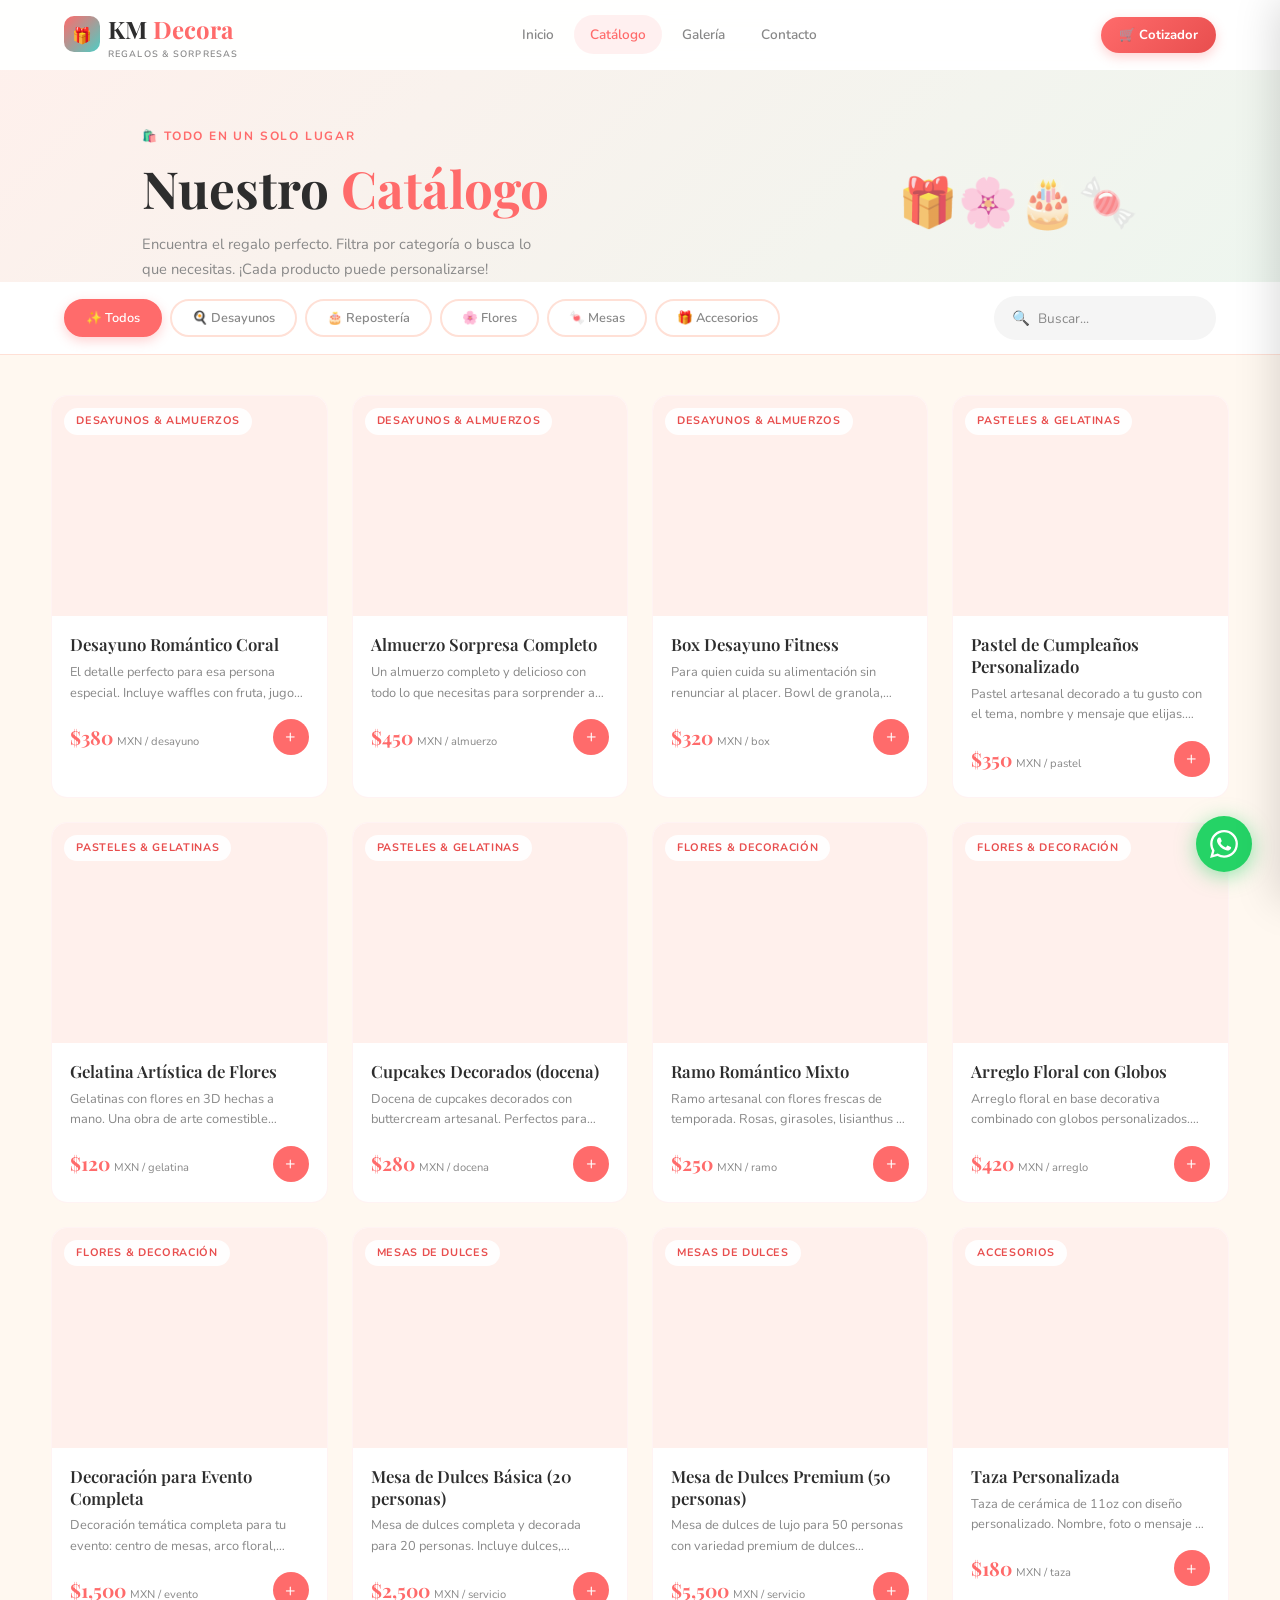
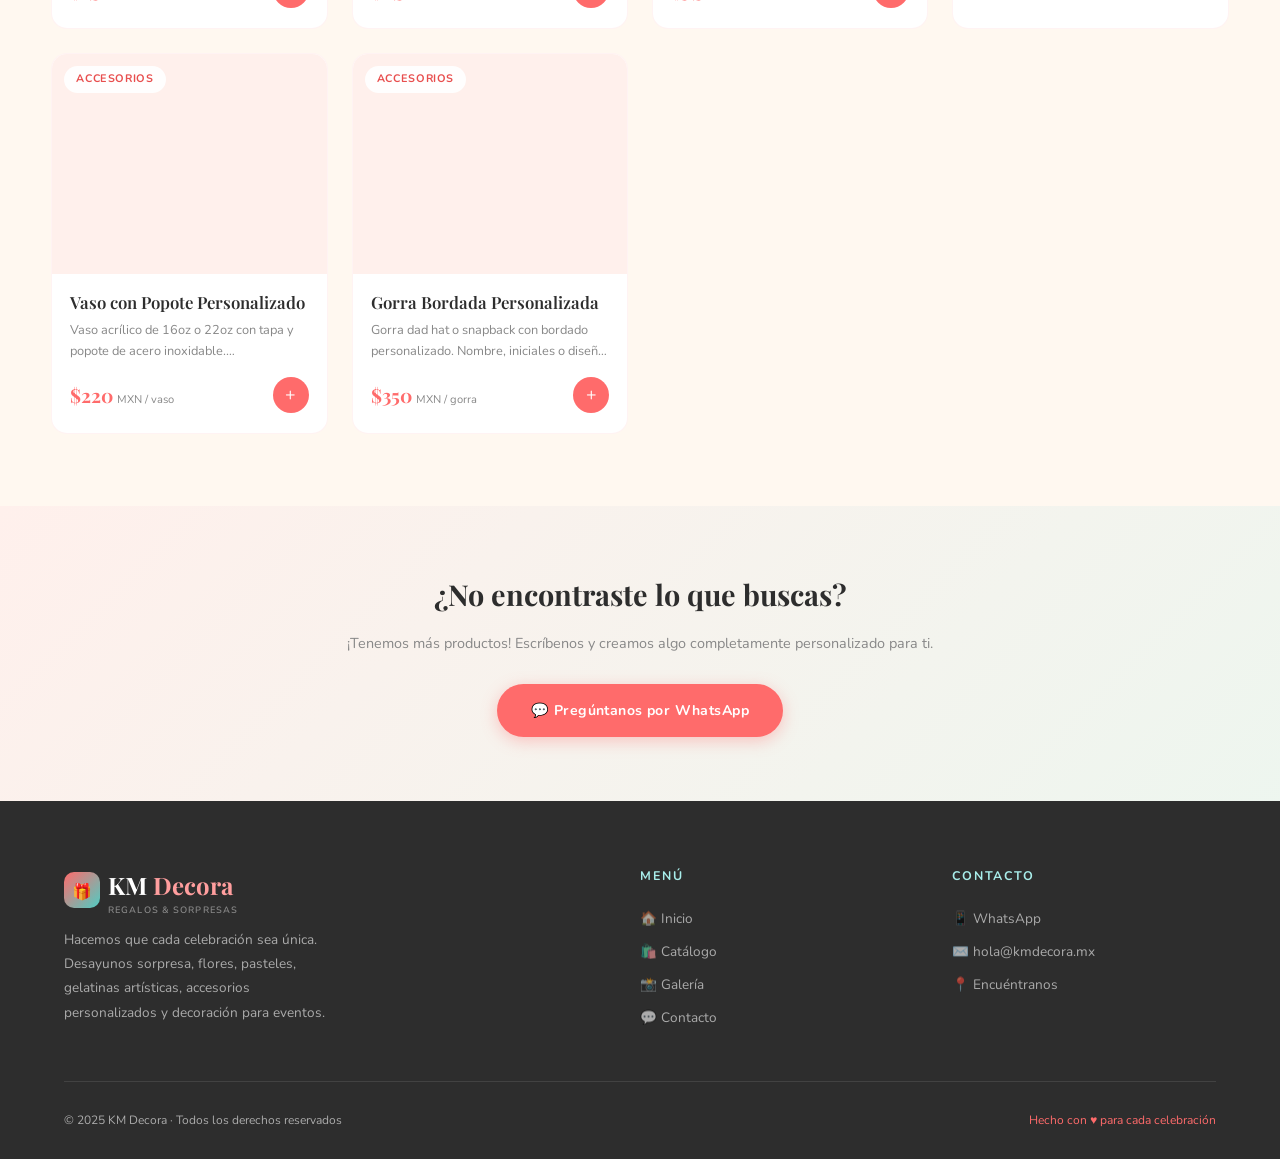
==== catalogo.html @ d5c68f00 "primer commit" ====
<!DOCTYPE html>
<html lang="es">
<head>
  <meta charset="UTF-8">
  <meta name="viewport" content="width=device-width, initial-scale=1.0">
  <title>Catálogo | KM Decora</title>
  <meta name="description" content="Explora todo el catálogo de KM Decora: desayunos, pasteles, flores, gelatinas, mesas de dulces y accesorios personalizados.">
  <link rel="stylesheet" href="style.css">
</head>
<body>

  <header id="site-header"></header>

  <!-- ── PAGE HERO ──────────────────────────────────── -->
  <div class="page-hero">
    <div class="page-hero-inner">
      <div class="page-hero-text">
        <p class="eyebrow">🛍️ Todo en un solo lugar</p>
        <h1>Nuestro <span>Catálogo</span></h1>
        <p>Encuentra el regalo perfecto. Filtra por categoría o busca lo que necesitas. ¡Cada producto puede personalizarse!</p>
      </div>
      <div class="page-hero-emojis">🎁🌸🎂🍬</div>
    </div>
  </div>

  <!-- ── FILTROS ─────────────────────────────────────── -->
  <div class="filter-strip">
    <div class="filter-inner">
      <div class="filter-cats" id="filter-cats">
        <button class="filter-btn active" data-cat="todos">✨ Todos</button>
        <button class="filter-btn" data-cat="desayunos">🍳 Desayunos</button>
        <button class="filter-btn" data-cat="reposteria">🎂 Repostería</button>
        <button class="filter-btn" data-cat="flores">🌸 Flores</button>
        <button class="filter-btn" data-cat="mesas">🍬 Mesas</button>
        <button class="filter-btn" data-cat="accesorios">🎁 Accesorios</button>
      </div>
      <div class="search-box">
        <span>🔍</span>
        <input type="text" id="search-input" placeholder="Buscar..." aria-label="Buscar productos">
      </div>
    </div>
  </div>

  <!-- ── GRID CATÁLOGO ──────────────────────────────── -->
  <section class="catalog-container">
    <div class="container" style="padding-top:40px;">
      <div class="catalog-grid" id="catalog-grid"></div>
      <div class="no-results" id="no-results">
        <div class="no-emoji">😕</div>
        <h3>No encontramos productos</h3>
        <p style="color:var(--gray);margin-top:8px;">Intenta con otra búsqueda o categoría.</p>
      </div>
    </div>
  </section>

  <!-- ── CTA ────────────────────────────────────────── -->
  <section style="background:linear-gradient(135deg,var(--soft),rgba(168,237,234,0.2));padding:64px 5%;text-align:center;">
    <h3 style="font-family:var(--font-display);font-size:1.8rem;font-weight:700;margin-bottom:12px;" class="reveal">
      ¿No encontraste lo que buscas?
    </h3>
    <p style="color:var(--gray);font-size:0.9rem;margin-bottom:28px;" class="reveal reveal-delay-1">
      ¡Tenemos más productos! Escríbenos y creamos algo completamente personalizado para ti.
    </p>
    <a href="https://wa.me/521234567890?text=Hola%20KM%20Decora%2C%20busco%20algo%20especial%20que%20no%20encontré%20en%20el%20catálogo"
       target="_blank" rel="noopener"
       class="btn btn-coral reveal reveal-delay-2">
      💬 Pregúntanos por WhatsApp
    </a>
  </section>

  <footer id="site-footer"></footer>

  <script src="productos.js"></script>
  <script src="components.js"></script>
  <script>
    renderHeader('catalogo.html');
    renderFooter();
    renderWhatsApp();
    initScrollReveal();
    ProductModal.build();
    Cart.buildPanel();

    // ── Estado actual ──
    let currentCat    = 'todos';
    let currentSearch = '';

    // ── Leer parámetro de URL (desde links de categorías en index) ──
    const urlParams = new URLSearchParams(window.location.search);
    const paramCat  = urlParams.get('cat');
    if (paramCat) {
      currentCat = paramCat;
      document.querySelectorAll('.filter-btn').forEach(btn => {
        btn.classList.toggle('active', btn.dataset.cat === currentCat);
      });
    }

    // ── Renderizar grid ──
    function renderGrid() {
      const grid = document.getElementById('catalog-grid');
      const noResults = document.getElementById('no-results');

      // Obtener productos base por categoría
      let productos = getProductosByCategoria(currentCat);

      // Aplicar búsqueda
      if (currentSearch.trim()) {
        const q = currentSearch.toLowerCase().trim();
        productos = productos.filter(p =>
          p.nombre.toLowerCase().includes(q) ||
          p.descripcion.toLowerCase().includes(q) ||
          (p.tags && p.tags.some(t => t.includes(q)))
        );
      }

      if (!productos.length) {
        grid.innerHTML = '';
        noResults.style.display = 'block';
        return;
      }
      noResults.style.display = 'none';
      grid.innerHTML = productos.map(p => renderProductCard(p)).join('');

      // Re-activar scroll reveal para las nuevas tarjetas
      document.querySelectorAll('.reveal:not(.visible)').forEach(el => {
        new IntersectionObserver((entries) => {
          entries.forEach(e => {
            if (e.isIntersecting) { e.target.classList.add('visible'); }
          });
        }, { threshold: 0.05 }).observe(el);
      });
    }

    // ── Filtros ──
    document.getElementById('filter-cats').addEventListener('click', (e) => {
      const btn = e.target.closest('.filter-btn');
      if (!btn) return;
      currentCat = btn.dataset.cat;
      document.querySelectorAll('.filter-btn').forEach(b => b.classList.remove('active'));
      btn.classList.add('active');
      renderGrid();
    });

    // ── Búsqueda en tiempo real ──
    let searchTimeout;
    document.getElementById('search-input').addEventListener('input', (e) => {
      clearTimeout(searchTimeout);
      searchTimeout = setTimeout(() => {
        currentSearch = e.target.value;
        renderGrid();
      }, 300);
    });

    // Render inicial
    renderGrid();
  </script>
</body>
</html>
---- style.css ----
/* ============================================================
   KM DECORA — Global Stylesheet
   Fuentes: Playfair Display (display) + Nunito (body)
   Paleta: Coral vibrante + Menta fresca + Blanco cálido
   ============================================================ */

@import url('https://fonts.googleapis.com/css2?family=Playfair+Display:ital,wght@0,400;0,600;0,700;1,400;1,600&family=Nunito:wght@300;400;500;600;700&display=swap');

/* ── Variables ────────────────────────────────────────────── */
:root {
  --coral:       #FF6B6B;
  --coral-lt:    #FF9E9E;
  --coral-dark:  #E84E4E;
  --mint:        #4ECDC4;
  --mint-lt:     #A8EDEA;
  --mint-dark:   #38B2AA;
  --cream:       #FFF8F0;
  --white:       #FFFFFF;
  --soft:        #FFF0EC;
  --gray-lt:     #F5F5F5;
  --gray:        #888888;
  --dark:        #2D2D2D;
  --border:      #FFE0D6;

  --font-display: 'Playfair Display', Georgia, serif;
  --font-body:    'Nunito', sans-serif;
  --nav-h:        70px;
  --radius:       16px;
  --radius-sm:    8px;
  --transition:   0.3s cubic-bezier(0.4, 0, 0.2, 1);
  --shadow-sm:    0 2px 12px rgba(255,107,107,0.1);
  --shadow-md:    0 8px 32px rgba(255,107,107,0.18);
  --shadow-lg:    0 20px 60px rgba(255,107,107,0.22);
  --shadow-mint:  0 8px 32px rgba(78,205,196,0.25);
}

/* ── Reset ────────────────────────────────────────────────── */
*, *::before, *::after { margin: 0; padding: 0; box-sizing: border-box; }
html { scroll-behavior: smooth; font-size: 16px; }
body {
  background: var(--cream);
  color: var(--dark);
  font-family: var(--font-body);
  font-weight: 400;
  line-height: 1.7;
  overflow-x: hidden;
}
img { display: block; width: 100%; height: 100%; object-fit: cover; }
a { color: inherit; text-decoration: none; }
ul { list-style: none; }
button { font-family: var(--font-body); cursor: pointer; border: none; }

/* Scrollbar personalizada */
::-webkit-scrollbar { width: 6px; }
::-webkit-scrollbar-track { background: var(--soft); }
::-webkit-scrollbar-thumb { background: var(--coral-lt); border-radius: 3px; }
::-webkit-scrollbar-thumb:hover { background: var(--coral); }

/* ── Utilidades ───────────────────────────────────────────── */
.container { width: 92%; max-width: 1200px; margin: 0 auto; padding: 72px 0; }
.section-title {
  font-family: var(--font-display);
  font-size: clamp(1.9rem, 4vw, 2.8rem);
  font-weight: 700;
  text-align: center;
  color: var(--dark);
  margin-bottom: 8px;
  line-height: 1.2;
}
.section-title span { color: var(--coral); }
.section-sub {
  text-align: center;
  color: var(--gray);
  font-size: 0.9rem;
  font-weight: 500;
  margin-bottom: 48px;
  display: flex;
  align-items: center;
  justify-content: center;
  gap: 10px;
}
.section-sub::before,
.section-sub::after {
  content: '';
  width: 40px; height: 2px;
  background: linear-gradient(to right, var(--coral-lt), var(--mint-lt));
  border-radius: 2px;
}

/* Botones */
.btn {
  display: inline-flex;
  align-items: center;
  justify-content: center;
  gap: 8px;
  padding: 13px 32px;
  font-family: var(--font-body);
  font-size: 0.88rem;
  font-weight: 700;
  border-radius: 50px;
  transition: var(--transition);
  cursor: pointer;
  border: 2px solid transparent;
  letter-spacing: 0.03em;
}
.btn-coral {
  background: var(--coral);
  color: var(--white);
  box-shadow: 0 4px 16px rgba(255,107,107,0.35);
}
.btn-coral:hover {
  background: var(--coral-dark);
  transform: translateY(-2px);
  box-shadow: 0 8px 24px rgba(255,107,107,0.45);
}
.btn-mint {
  background: var(--mint);
  color: var(--white);
  box-shadow: 0 4px 16px rgba(78,205,196,0.35);
}
.btn-mint:hover {
  background: var(--mint-dark);
  transform: translateY(-2px);
  box-shadow: var(--shadow-mint);
}
.btn-outline {
  background: transparent;
  border-color: var(--coral);
  color: var(--coral);
}
.btn-outline:hover {
  background: var(--coral);
  color: var(--white);
  transform: translateY(-2px);
}
.btn-white {
  background: var(--white);
  color: var(--coral);
  box-shadow: 0 4px 16px rgba(0,0,0,0.1);
}
.btn-white:hover {
  background: var(--soft);
  transform: translateY(-2px);
}

/* Tags / badges */
.tag {
  display: inline-block;
  padding: 4px 14px;
  border-radius: 50px;
  font-size: 0.72rem;
  font-weight: 700;
  letter-spacing: 0.05em;
  text-transform: uppercase;
}
.tag-coral { background: rgba(255,107,107,0.12); color: var(--coral-dark); }
.tag-mint  { background: rgba(78,205,196,0.15); color: var(--mint-dark); }

/* Scroll reveal */
.reveal {
  opacity: 0;
  transform: translateY(28px);
  transition: opacity 0.65s ease, transform 0.65s ease;
}
.reveal.visible { opacity: 1; transform: translateY(0); }
.reveal-delay-1 { transition-delay: 0.1s; }
.reveal-delay-2 { transition-delay: 0.2s; }
.reveal-delay-3 { transition-delay: 0.3s; }
.reveal-delay-4 { transition-delay: 0.4s; }

/* ══════════════════════════════════════════════════════════
   MODAL DE BIENVENIDA (obligatorio)
═══════════════════════════════════════════════════════════ */
.welcome-overlay {
  position: fixed;
  inset: 0;
  background: rgba(0,0,0,0.6);
  backdrop-filter: blur(4px);
  z-index: 9999;
  display: flex;
  align-items: center;
  justify-content: center;
  padding: 20px;
  animation: fadeIn 0.4s ease;
}
.welcome-modal {
  background: var(--white);
  border-radius: 24px;
  padding: 48px 40px;
  max-width: 480px;
  width: 100%;
  text-align: center;
  box-shadow: var(--shadow-lg);
  position: relative;
  animation: slideUp 0.5s cubic-bezier(0.34, 1.56, 0.64, 1);
}
.welcome-modal .modal-icon {
  width: 72px; height: 72px;
  background: linear-gradient(135deg, var(--coral-lt), var(--mint-lt));
  border-radius: 50%;
  display: flex;
  align-items: center;
  justify-content: center;
  margin: 0 auto 20px;
  font-size: 1.8rem;
}
.welcome-modal h2 {
  font-family: var(--font-display);
  font-size: 1.7rem;
  font-weight: 700;
  color: var(--dark);
  margin-bottom: 16px;
  line-height: 1.3;
}
.welcome-modal h2 span { color: var(--coral); }
.welcome-modal p {
  font-size: 0.95rem;
  color: var(--gray);
  line-height: 1.75;
  margin-bottom: 28px;
}
.welcome-modal .highlight {
  background: linear-gradient(135deg, var(--soft), rgba(78,205,196,0.08));
  border-left: 4px solid var(--coral);
  border-radius: 0 var(--radius-sm) var(--radius-sm) 0;
  padding: 16px 20px;
  text-align: left;
  margin-bottom: 28px;
}
.welcome-modal .highlight p {
  font-size: 0.88rem;
  color: var(--dark);
  font-weight: 600;
  margin: 0;
}
.welcome-modal .highlight p span { color: var(--coral); }
.welcome-modal .btn { width: 100%; }

/* ══════════════════════════════════════════════════════════
   HEADER / NAVBAR
═══════════════════════════════════════════════════════════ */
#site-header {
  position: fixed;
  top: 0; left: 0; right: 0;
  z-index: 900;
  height: var(--nav-h);
  display: flex;
  align-items: center;
  justify-content: space-between;
  padding: 0 5%;
  background: rgba(255,255,255,0.95);
  backdrop-filter: blur(10px);
  border-bottom: 1px solid transparent;
  transition: border-color var(--transition), box-shadow var(--transition);
}
#site-header.scrolled {
  border-color: var(--border);
  box-shadow: var(--shadow-sm);
}
.logo {
  font-family: var(--font-display);
  font-size: 1.5rem;
  font-weight: 700;
  color: var(--dark);
  display: flex;
  align-items: center;
  gap: 8px;
}
.logo-icon {
  width: 36px; height: 36px;
  background: linear-gradient(135deg, var(--coral), var(--mint));
  border-radius: 10px;
  display: flex;
  align-items: center;
  justify-content: center;
  font-size: 1rem;
  flex-shrink: 0;
}
.logo span { color: var(--coral); }
.logo small {
  display: block;
  font-family: var(--font-body);
  font-size: 0.58rem;
  font-weight: 600;
  letter-spacing: 0.12em;
  text-transform: uppercase;
  color: var(--gray);
  line-height: 1;
}

.nav-links {
  display: flex;
  align-items: center;
  gap: 4px;
}
.nav-links a {
  padding: 8px 16px;
  font-size: 0.85rem;
  font-weight: 600;
  color: var(--gray);
  border-radius: 50px;
  transition: var(--transition);
}
.nav-links a:hover { color: var(--coral); background: var(--soft); }
.nav-links a.active { color: var(--coral); background: rgba(255,107,107,0.1); }

.nav-actions { display: flex; align-items: center; gap: 10px; }

.cart-trigger {
  display: flex;
  align-items: center;
  gap: 8px;
  padding: 9px 18px;
  background: linear-gradient(135deg, var(--coral), var(--coral-dark));
  color: var(--white);
  border-radius: 50px;
  font-size: 0.82rem;
  font-weight: 700;
  transition: var(--transition);
  box-shadow: 0 4px 12px rgba(255,107,107,0.3);
  position: relative;
}
.cart-trigger:hover {
  transform: translateY(-1px);
  box-shadow: 0 6px 20px rgba(255,107,107,0.4);
}
.cart-counter {
  background: var(--white);
  color: var(--coral);
  min-width: 18px;
  height: 18px;
  border-radius: 50%;
  display: none;
  align-items: center;
  justify-content: center;
  font-size: 0.65rem;
  font-weight: 700;
  padding: 0 4px;
}
.cart-counter.visible { display: flex; }

/* Hamburguesa */
.hamburger {
  display: none;
  flex-direction: column;
  gap: 5px;
  background: none;
  padding: 4px;
  z-index: 1001;
}
.hamburger span {
  display: block;
  width: 24px; height: 2px;
  background: var(--dark);
  border-radius: 2px;
  transition: var(--transition);
  transform-origin: center;
}
.hamburger.open span:nth-child(1) { transform: translateY(7px) rotate(45deg); }
.hamburger.open span:nth-child(2) { opacity: 0; transform: scaleX(0); }
.hamburger.open span:nth-child(3) { transform: translateY(-7px) rotate(-45deg); }

/* Mobile menu */
.mobile-menu {
  display: none;
  position: fixed;
  top: var(--nav-h);
  left: 0; right: 0;
  background: var(--white);
  border-top: 2px solid var(--border);
  padding: 24px 5%;
  flex-direction: column;
  gap: 4px;
  z-index: 899;
  opacity: 0;
  transform: translateY(-10px);
  transition: opacity 0.3s ease, transform 0.3s ease;
  pointer-events: none;
  box-shadow: var(--shadow-md);
}
.mobile-menu.open {
  opacity: 1;
  transform: translateY(0);
  pointer-events: all;
}
.mobile-menu a {
  display: flex;
  align-items: center;
  gap: 12px;
  padding: 14px 16px;
  border-radius: var(--radius-sm);
  font-size: 1rem;
  font-weight: 600;
  color: var(--dark);
  transition: var(--transition);
}
.mobile-menu a:hover,
.mobile-menu a.active {
  background: var(--soft);
  color: var(--coral);
}

/* ══════════════════════════════════════════════════════════
   FOOTER
═══════════════════════════════════════════════════════════ */
#site-footer {
  background: var(--dark);
  color: rgba(255,255,255,0.6);
  padding: 64px 5% 28px;
}
.footer-grid {
  display: grid;
  grid-template-columns: 2fr 1fr 1fr;
  gap: 48px;
  padding-bottom: 40px;
  border-bottom: 1px solid rgba(255,255,255,0.1);
  margin-bottom: 28px;
  max-width: 1200px;
  margin-left: auto;
  margin-right: auto;
}
.footer-logo { margin-bottom: 16px; }
.footer-logo .logo { color: var(--white); }
.footer-logo .logo span { color: var(--coral-lt); }
.footer-logo p { font-size: 0.85rem; line-height: 1.8; max-width: 280px; }
.footer-col h4 {
  font-size: 0.78rem;
  letter-spacing: 0.15em;
  text-transform: uppercase;
  color: var(--mint-lt);
  margin-bottom: 20px;
  font-weight: 700;
}
.footer-col ul { display: flex; flex-direction: column; gap: 10px; }
.footer-col a {
  font-size: 0.85rem;
  transition: color var(--transition);
  display: flex;
  align-items: center;
  gap: 8px;
}
.footer-col a:hover { color: var(--coral-lt); }
.footer-bottom {
  display: flex;
  justify-content: space-between;
  align-items: center;
  font-size: 0.75rem;
  flex-wrap: wrap;
  gap: 10px;
  max-width: 1200px;
  margin: 0 auto;
}
.footer-hearts { color: var(--coral); }

/* ══════════════════════════════════════════════════════════
   HERO (index)
═══════════════════════════════════════════════════════════ */
.hero {
  min-height: 100vh;
  padding-top: var(--nav-h);
  display: grid;
  grid-template-columns: 1fr 1fr;
  align-items: center;
  gap: 0;
  overflow: hidden;
  position: relative;
}
.hero::before {
  content: '';
  position: absolute;
  top: -100px; right: -100px;
  width: 500px; height: 500px;
  background: radial-gradient(circle, rgba(78,205,196,0.12) 0%, transparent 70%);
  border-radius: 50%;
  pointer-events: none;
}
.hero::after {
  content: '';
  position: absolute;
  bottom: -50px; left: -50px;
  width: 350px; height: 350px;
  background: radial-gradient(circle, rgba(255,107,107,0.1) 0%, transparent 70%);
  border-radius: 50%;
  pointer-events: none;
}
.hero-content {
  padding: 80px 5% 80px 8%;
  position: relative;
  z-index: 2;
}
.hero-eyebrow {
  display: inline-flex;
  align-items: center;
  gap: 8px;
  background: rgba(255,107,107,0.1);
  color: var(--coral-dark);
  padding: 6px 16px;
  border-radius: 50px;
  font-size: 0.78rem;
  font-weight: 700;
  letter-spacing: 0.08em;
  text-transform: uppercase;
  margin-bottom: 24px;
  opacity: 0;
  animation: fadeUp 0.7s 0.3s forwards;
}
.hero h1 {
  font-family: var(--font-display);
  font-size: clamp(2.4rem, 5vw, 4rem);
  font-weight: 700;
  line-height: 1.15;
  color: var(--dark);
  margin-bottom: 20px;
  opacity: 0;
  animation: fadeUp 0.7s 0.5s forwards;
}
.hero h1 span { color: var(--coral); }
.hero h1 em {
  font-style: italic;
  color: var(--mint-dark);
}
.hero-desc {
  font-size: 1rem;
  color: var(--gray);
  line-height: 1.8;
  max-width: 440px;
  margin-bottom: 36px;
  opacity: 0;
  animation: fadeUp 0.7s 0.7s forwards;
}
.hero-actions {
  display: flex;
  gap: 12px;
  flex-wrap: wrap;
  opacity: 0;
  animation: fadeUp 0.7s 0.9s forwards;
}
.hero-stats {
  display: flex;
  gap: 32px;
  margin-top: 48px;
  opacity: 0;
  animation: fadeUp 0.7s 1.1s forwards;
}
.stat-item { text-align: center; }
.stat-num {
  font-family: var(--font-display);
  font-size: 1.8rem;
  font-weight: 700;
  color: var(--coral);
  line-height: 1;
}
.stat-label {
  font-size: 0.72rem;
  color: var(--gray);
  font-weight: 500;
  text-transform: uppercase;
  letter-spacing: 0.08em;
}

/* Hero imagen */
.hero-visual {
  position: relative;
  height: 100vh;
  min-height: 600px;
  overflow: hidden;
}
.hero-visual .hero-img {
  position: absolute;
  inset: 0;
  background: url('https://images.unsplash.com/photo-1533089860892-a7c6f0a88666?q=80&w=1200') center/cover;
}
.hero-visual .hero-img::after {
  content: '';
  position: absolute;
  inset: 0;
  background: linear-gradient(to right, var(--cream) 0%, transparent 30%),
              linear-gradient(to top, rgba(255,248,240,0.3) 0%, transparent 60%);
}
.hero-badge {
  position: absolute;
  bottom: 48px;
  left: -20px;
  background: var(--white);
  border-radius: var(--radius);
  padding: 16px 20px;
  box-shadow: var(--shadow-md);
  display: flex;
  align-items: center;
  gap: 12px;
  z-index: 3;
  animation: float 3s ease-in-out infinite;
}
.hero-badge .badge-icon {
  width: 40px; height: 40px;
  background: linear-gradient(135deg, var(--coral), var(--coral-dark));
  border-radius: 10px;
  display: flex;
  align-items: center;
  justify-content: center;
  font-size: 1.1rem;
  flex-shrink: 0;
}
.hero-badge .badge-text strong {
  display: block;
  font-size: 0.88rem;
  font-weight: 700;
  color: var(--dark);
}
.hero-badge .badge-text span {
  font-size: 0.75rem;
  color: var(--gray);
}
.hero-badge2 {
  position: absolute;
  top: 80px;
  right: 24px;
  background: var(--white);
  border-radius: var(--radius);
  padding: 14px 18px;
  box-shadow: var(--shadow-mint);
  text-align: center;
  z-index: 3;
  animation: float 3s 1.5s ease-in-out infinite;
}
.hero-badge2 .b2-icon { font-size: 1.6rem; margin-bottom: 4px; }
.hero-badge2 strong { display: block; font-size: 0.82rem; font-weight: 700; color: var(--mint-dark); }
.hero-badge2 span { font-size: 0.7rem; color: var(--gray); }

/* ══════════════════════════════════════════════════════════
   CATEGORÍAS (index)
═══════════════════════════════════════════════════════════ */
.cats-section { background: var(--white); }
.cats-grid {
  display: grid;
  grid-template-columns: repeat(5, 1fr);
  gap: 16px;
}
.cat-card {
  background: var(--cream);
  border-radius: var(--radius);
  padding: 28px 16px;
  text-align: center;
  transition: var(--transition);
  cursor: pointer;
  border: 2px solid transparent;
  text-decoration: none;
  display: block;
}
.cat-card:hover {
  border-color: var(--coral-lt);
  transform: translateY(-4px);
  box-shadow: var(--shadow-md);
  background: var(--white);
}
.cat-emoji { font-size: 2.2rem; margin-bottom: 12px; display: block; }
.cat-card h3 {
  font-size: 0.85rem;
  font-weight: 700;
  color: var(--dark);
  line-height: 1.3;
}
.cat-card p { font-size: 0.72rem; color: var(--gray); margin-top: 4px; }

/* ══════════════════════════════════════════════════════════
   PRODUCTOS DESTACADOS (index)
═══════════════════════════════════════════════════════════ */
.products-grid {
  display: grid;
  grid-template-columns: repeat(auto-fill, minmax(270px, 1fr));
  gap: 24px;
}

/* ══════════════════════════════════════════════════════════
   TARJETA DE PRODUCTO (compartida)
═══════════════════════════════════════════════════════════ */
.product-card {
  background: var(--white);
  border-radius: var(--radius);
  overflow: hidden;
  transition: var(--transition);
  border: 1px solid rgba(255,107,107,0.08);
  cursor: pointer;
}
.product-card:hover {
  box-shadow: var(--shadow-md);
  transform: translateY(-5px);
  border-color: var(--border);
}
.product-card-img {
  height: 220px;
  overflow: hidden;
  position: relative;
  background: var(--soft);
}
.product-card-img img { transition: transform 0.5s ease; }
.product-card:hover .product-card-img img { transform: scale(1.07); }
.product-card-img .cat-badge {
  position: absolute;
  top: 12px; left: 12px;
  background: rgba(255,255,255,0.92);
  backdrop-filter: blur(4px);
  border-radius: 50px;
  padding: 4px 12px;
  font-size: 0.68rem;
  font-weight: 700;
  color: var(--coral-dark);
  text-transform: uppercase;
  letter-spacing: 0.06em;
}
.product-card-img .zoom-hint {
  position: absolute;
  inset: 0;
  background: rgba(255,107,107,0);
  display: flex;
  align-items: center;
  justify-content: center;
  font-size: 1.5rem;
  color: white;
  opacity: 0;
  transition: var(--transition);
}
.product-card:hover .zoom-hint {
  opacity: 1;
  background: rgba(255,107,107,0.3);
}
.product-card-body { padding: 18px 18px 20px; }
.product-card-body h3 {
  font-family: var(--font-display);
  font-size: 1.05rem;
  font-weight: 600;
  color: var(--dark);
  margin-bottom: 6px;
  line-height: 1.3;
}
.product-card-body p {
  font-size: 0.8rem;
  color: var(--gray);
  margin-bottom: 16px;
  line-height: 1.6;
  display: -webkit-box;
  -webkit-line-clamp: 2;
  -webkit-box-orient: vertical;
  overflow: hidden;
}
.product-card-footer {
  display: flex;
  align-items: center;
  justify-content: space-between;
  gap: 10px;
}
.product-price {
  font-family: var(--font-display);
  font-size: 1.2rem;
  font-weight: 700;
  color: var(--coral);
}
.product-price small {
  font-family: var(--font-body);
  font-size: 0.7rem;
  color: var(--gray);
  font-weight: 400;
}
.add-btn {
  width: 36px; height: 36px;
  background: var(--coral);
  color: white;
  border-radius: 50%;
  display: flex;
  align-items: center;
  justify-content: center;
  font-size: 1.1rem;
  line-height: 1;
  transition: var(--transition);
  flex-shrink: 0;
}
.add-btn:hover {
  background: var(--coral-dark);
  transform: scale(1.15);
  box-shadow: 0 4px 12px rgba(255,107,107,0.4);
}

/* ══════════════════════════════════════════════════════════
   MODAL DE PRODUCTO
═══════════════════════════════════════════════════════════ */
.product-overlay {
  position: fixed;
  inset: 0;
  background: rgba(0,0,0,0.55);
  backdrop-filter: blur(3px);
  z-index: 1100;
  display: none;
  align-items: center;
  justify-content: center;
  padding: 20px;
}
.product-overlay.active { display: flex; }
.product-modal {
  background: var(--white);
  border-radius: 24px;
  width: 100%;
  max-width: 860px;
  max-height: 90vh;
  overflow-y: auto;
  display: grid;
  grid-template-columns: 1fr 1fr;
  position: relative;
  animation: slideUp 0.4s cubic-bezier(0.34, 1.56, 0.64, 1);
  box-shadow: var(--shadow-lg);
}
.modal-close-btn {
  position: absolute;
  top: 16px; right: 16px;
  width: 36px; height: 36px;
  background: var(--gray-lt);
  border-radius: 50%;
  display: flex;
  align-items: center;
  justify-content: center;
  font-size: 1rem;
  color: var(--gray);
  transition: var(--transition);
  z-index: 2;
  flex-shrink: 0;
}
.modal-close-btn:hover { background: var(--coral); color: white; }

/* Galería del modal */
.modal-gallery {
  position: relative;
  border-radius: 24px 0 0 24px;
  overflow: hidden;
  background: var(--soft);
  min-height: 400px;
}
.modal-main-img {
  width: 100%;
  height: 360px;
  overflow: hidden;
}
.modal-main-img img { transition: opacity 0.3s ease; }
.modal-thumbnails {
  display: flex;
  gap: 8px;
  padding: 10px 12px;
  overflow-x: auto;
}
.modal-thumb {
  width: 64px; height: 52px;
  flex-shrink: 0;
  border-radius: 8px;
  overflow: hidden;
  cursor: pointer;
  border: 2px solid transparent;
  transition: var(--transition);
}
.modal-thumb.active { border-color: var(--coral); }
.modal-thumb:hover { border-color: var(--coral-lt); }
.modal-thumb img { width: 100%; height: 100%; object-fit: cover; }

/* Info del modal */
.modal-info {
  padding: 32px 28px 28px;
  overflow-y: auto;
  display: flex;
  flex-direction: column;
  gap: 0;
}
.modal-cat-badge {
  align-self: flex-start;
  margin-bottom: 10px;
}
.modal-title {
  font-family: var(--font-display);
  font-size: 1.5rem;
  font-weight: 700;
  color: var(--dark);
  margin-bottom: 8px;
  line-height: 1.3;
  padding-right: 40px;
}
.modal-price-row {
  display: flex;
  align-items: baseline;
  gap: 8px;
  margin-bottom: 16px;
}
.modal-price {
  font-family: var(--font-display);
  font-size: 1.8rem;
  font-weight: 700;
  color: var(--coral);
}
.modal-unit { font-size: 0.8rem; color: var(--gray); }
.modal-anticipacion {
  display: inline-flex;
  align-items: center;
  gap: 6px;
  background: rgba(255,107,107,0.08);
  color: var(--coral-dark);
  padding: 6px 14px;
  border-radius: 50px;
  font-size: 0.78rem;
  font-weight: 700;
  margin-bottom: 16px;
}
.modal-desc {
  font-size: 0.88rem;
  color: var(--gray);
  line-height: 1.8;
  margin-bottom: 20px;
}
.modal-incluye {
  background: var(--soft);
  border-radius: var(--radius-sm);
  padding: 16px 18px;
  margin-bottom: 20px;
}
.modal-incluye h4 {
  font-size: 0.75rem;
  font-weight: 700;
  text-transform: uppercase;
  letter-spacing: 0.1em;
  color: var(--coral-dark);
  margin-bottom: 10px;
}
.modal-incluye ul {
  display: flex;
  flex-direction: column;
  gap: 6px;
}
.modal-incluye li {
  font-size: 0.82rem;
  color: var(--dark);
  display: flex;
  align-items: center;
  gap: 8px;
}
.modal-incluye li::before {
  content: '✓';
  color: var(--mint-dark);
  font-weight: 700;
  flex-shrink: 0;
}
.modal-actions {
  display: flex;
  gap: 10px;
  margin-top: auto;
  padding-top: 16px;
}
.modal-actions .btn { flex: 1; }

/* ══════════════════════════════════════════════════════════
   CATÁLOGO (catalogo.html)
═══════════════════════════════════════════════════════════ */
.page-hero {
  padding-top: var(--nav-h);
  background: linear-gradient(135deg, var(--soft) 0%, rgba(168,237,234,0.2) 100%);
  padding-bottom: 0;
  overflow: hidden;
}
.page-hero-inner {
  display: flex;
  align-items: center;
  justify-content: space-between;
  padding: 56px 8% 0;
  max-width: 1200px;
  margin: 0 auto;
  gap: 32px;
}
.page-hero-text .eyebrow {
  font-size: 0.75rem;
  font-weight: 700;
  text-transform: uppercase;
  letter-spacing: 0.15em;
  color: var(--coral);
  margin-bottom: 12px;
}
.page-hero-text h1 {
  font-family: var(--font-display);
  font-size: clamp(2rem, 4vw, 3.2rem);
  font-weight: 700;
  color: var(--dark);
  line-height: 1.2;
  margin-bottom: 12px;
}
.page-hero-text h1 span { color: var(--coral); }
.page-hero-text p { font-size: 0.92rem; color: var(--gray); max-width: 400px; }
.page-hero-emojis {
  display: flex;
  gap: 12px;
  font-size: 3rem;
  opacity: 0.7;
  flex-shrink: 0;
}

.filter-strip {
  background: var(--white);
  border-bottom: 1px solid var(--border);
  position: sticky;
  top: var(--nav-h);
  z-index: 100;
  padding: 14px 5%;
}
.filter-inner {
  max-width: 1200px;
  margin: 0 auto;
  display: flex;
  align-items: center;
  gap: 10px;
  flex-wrap: wrap;
  justify-content: space-between;
}
.filter-cats {
  display: flex;
  gap: 8px;
  flex-wrap: wrap;
}
.filter-btn {
  padding: 8px 20px;
  border-radius: 50px;
  font-size: 0.8rem;
  font-weight: 600;
  border: 2px solid var(--border);
  background: var(--white);
  color: var(--gray);
  transition: var(--transition);
  display: flex;
  align-items: center;
  gap: 6px;
}
.filter-btn:hover { border-color: var(--coral-lt); color: var(--coral); }
.filter-btn.active {
  background: var(--coral);
  border-color: var(--coral);
  color: var(--white);
  box-shadow: 0 4px 12px rgba(255,107,107,0.3);
}

.search-box {
  display: flex;
  align-items: center;
  gap: 8px;
  background: var(--gray-lt);
  border-radius: 50px;
  padding: 8px 16px;
  border: 2px solid transparent;
  transition: var(--transition);
}
.search-box:focus-within { border-color: var(--mint); background: var(--white); }
.search-box input {
  border: none;
  background: none;
  font-family: var(--font-body);
  font-size: 0.85rem;
  color: var(--dark);
  outline: none;
  width: 160px;
}
.search-box input::placeholder { color: var(--gray); }
.search-box span { color: var(--gray); font-size: 0.9rem; }

.catalog-container { background: var(--cream); }
.catalog-grid {
  display: grid;
  grid-template-columns: repeat(auto-fill, minmax(270px, 1fr));
  gap: 24px;
}
.no-results {
  text-align: center;
  padding: 80px 20px;
  display: none;
}
.no-results .no-emoji { font-size: 3rem; margin-bottom: 16px; }
.no-results h3 { font-family: var(--font-display); font-size: 1.4rem; color: var(--gray); }

/* ══════════════════════════════════════════════════════════
   CARRITO / COTIZADOR
═══════════════════════════════════════════════════════════ */
.cart-panel {
  position: fixed;
  right: -440px;
  top: 0; bottom: 0;
  width: 440px;
  max-width: 100vw;
  background: var(--white);
  box-shadow: -4px 0 40px rgba(0,0,0,0.15);
  z-index: 1000;
  transition: right 0.45s cubic-bezier(0.4,0,0.2,1);
  display: flex;
  flex-direction: column;
}
.cart-panel.open { right: 0; }
.cart-overlay {
  position: fixed;
  inset: 0;
  background: rgba(0,0,0,0.35);
  z-index: 999;
  opacity: 0;
  pointer-events: none;
  transition: opacity var(--transition);
}
.cart-overlay.active { opacity: 1; pointer-events: all; }

.cart-header {
  padding: 24px 24px 16px;
  border-bottom: 1px solid var(--border);
  display: flex;
  align-items: center;
  justify-content: space-between;
  background: linear-gradient(135deg, var(--soft), rgba(168,237,234,0.15));
}
.cart-header h2 {
  font-family: var(--font-display);
  font-size: 1.3rem;
  font-weight: 700;
  color: var(--dark);
  display: flex;
  align-items: center;
  gap: 8px;
}
.cart-header h2 span { font-size: 1.2rem; }
.cart-close-btn {
  width: 32px; height: 32px;
  background: rgba(255,107,107,0.1);
  border-radius: 50%;
  display: flex;
  align-items: center;
  justify-content: center;
  color: var(--coral);
  font-size: 0.9rem;
  transition: var(--transition);
}
.cart-close-btn:hover { background: var(--coral); color: white; }

.cart-items-list {
  flex: 1;
  overflow-y: auto;
  padding: 16px 20px;
}
.cart-empty {
  display: flex;
  flex-direction: column;
  align-items: center;
  justify-content: center;
  height: 220px;
  gap: 10px;
  color: var(--gray);
  text-align: center;
}
.cart-empty-icon { font-size: 3rem; }
.cart-empty p { font-size: 0.85rem; line-height: 1.6; }

.cart-item {
  display: grid;
  grid-template-columns: 68px 1fr auto;
  gap: 12px;
  padding: 14px 0;
  border-bottom: 1px solid var(--border);
  align-items: center;
}
.cart-item-img {
  width: 68px; height: 60px;
  border-radius: var(--radius-sm);
  overflow: hidden;
  background: var(--soft);
  flex-shrink: 0;
}
.cart-item-img img { width: 100%; height: 100%; object-fit: cover; }
.cart-item-info h4 {
  font-size: 0.9rem;
  font-weight: 700;
  color: var(--dark);
  margin-bottom: 2px;
  line-height: 1.3;
}
.cart-item-info p { font-size: 0.75rem; color: var(--gray); }
.cart-item-right { text-align: right; }
.cart-item-price {
  font-family: var(--font-display);
  font-size: 1rem;
  font-weight: 700;
  color: var(--coral);
  display: block;
  margin-bottom: 4px;
}
.cart-remove-btn {
  background: none;
  font-size: 0.72rem;
  color: var(--gray);
  text-decoration: underline;
  transition: color var(--transition);
}
.cart-remove-btn:hover { color: var(--coral); }

.cart-footer {
  padding: 16px 20px 24px;
  border-top: 1px solid var(--border);
  background: var(--cream);
}
.cart-total-row {
  display: flex;
  justify-content: space-between;
  align-items: center;
  margin-bottom: 16px;
  padding: 12px 16px;
  background: var(--white);
  border-radius: var(--radius-sm);
}
.cart-total-row span { font-size: 0.85rem; font-weight: 600; color: var(--gray); }
.cart-total-row strong {
  font-family: var(--font-display);
  font-size: 1.5rem;
  color: var(--dark);
}
.cart-wa-btn { width: 100%; margin-bottom: 8px; }
.cart-note { font-size: 0.72rem; color: var(--gray); text-align: center; line-height: 1.6; }

/* ══════════════════════════════════════════════════════════
   LIGHTBOX
═══════════════════════════════════════════════════════════ */
.lightbox {
  position: fixed;
  inset: 0;
  background: rgba(0,0,0,0.95);
  z-index: 2000;
  display: none;
  align-items: center;
  justify-content: center;
  flex-direction: column;
  gap: 16px;
  padding: 24px;
}
.lightbox.active { display: flex; }
.lightbox-img-wrap {
  max-width: 880px;
  max-height: 72vh;
  width: 100%;
  position: relative;
  display: flex;
  align-items: center;
  justify-content: center;
}
.lightbox-img-wrap img {
  max-height: 72vh;
  width: auto;
  max-width: 100%;
  border-radius: var(--radius-sm);
  object-fit: contain;
}
.lightbox-caption {
  color: rgba(255,255,255,0.65);
  font-size: 0.85rem;
  text-align: center;
}
.lb-close {
  position: absolute;
  top: 16px; right: 20px;
  background: none;
  color: rgba(255,255,255,0.5);
  font-size: 1.8rem;
  line-height: 1;
  transition: color var(--transition);
  z-index: 3;
}
.lb-close:hover { color: var(--coral-lt); }
.lb-nav {
  position: absolute;
  top: 50%;
  transform: translateY(-50%);
  width: 44px; height: 44px;
  background: rgba(255,255,255,0.1);
  border: 1px solid rgba(255,255,255,0.2);
  border-radius: 50%;
  color: white;
  display: flex;
  align-items: center;
  justify-content: center;
  font-size: 1.1rem;
  transition: background var(--transition);
}
.lb-nav:hover { background: rgba(255,107,107,0.5); }
.lb-prev { left: -56px; }
.lb-next { right: -56px; }

/* ══════════════════════════════════════════════════════════
   WHATSAPP FLOTANTE
═══════════════════════════════════════════════════════════ */
.wa-fab {
  position: fixed;
  bottom: 28px; right: 28px;
  width: 56px; height: 56px;
  background: #25d366;
  border-radius: 50%;
  display: flex;
  align-items: center;
  justify-content: center;
  box-shadow: 0 4px 20px rgba(37,211,102,0.5);
  z-index: 800;
  transition: transform var(--transition), box-shadow var(--transition);
  text-decoration: none;
}
.wa-fab:hover {
  transform: scale(1.1);
  box-shadow: 0 6px 28px rgba(37,211,102,0.6);
}
.wa-fab svg { width: 28px; height: 28px; fill: white; }
.wa-tooltip {
  position: absolute;
  right: 66px;
  background: var(--dark);
  color: white;
  padding: 6px 14px;
  border-radius: 50px;
  font-size: 0.75rem;
  font-weight: 600;
  white-space: nowrap;
  opacity: 0;
  pointer-events: none;
  transition: opacity var(--transition);
}
.wa-fab:hover .wa-tooltip { opacity: 1; }

/* ══════════════════════════════════════════════════════════
   GALERÍA
═══════════════════════════════════════════════════════════ */
.gallery-grid {
  display: grid;
  grid-template-columns: repeat(3, 1fr);
  grid-auto-rows: 220px;
  gap: 12px;
}
.gallery-item {
  border-radius: var(--radius-sm);
  overflow: hidden;
  cursor: pointer;
  position: relative;
  background: var(--soft);
}
.gallery-item:nth-child(3n+1):nth-last-child(n+2) { grid-row: span 2; }
.gallery-item img { transition: transform 0.5s ease; }
.gallery-item:hover img { transform: scale(1.08); }
.gallery-item-overlay {
  position: absolute;
  inset: 0;
  background: rgba(255,107,107,0);
  display: flex;
  align-items: center;
  justify-content: center;
  font-size: 1.6rem;
  opacity: 0;
  transition: var(--transition);
}
.gallery-item:hover .gallery-item-overlay {
  opacity: 1;
  background: rgba(255,107,107,0.35);
}

/* ══════════════════════════════════════════════════════════
   CONTACTO
═══════════════════════════════════════════════════════════ */
.contact-grid {
  display: grid;
  grid-template-columns: 1fr 1fr;
  gap: 48px;
  align-items: start;
}
.contact-card {
  background: var(--white);
  border-radius: var(--radius);
  padding: 32px;
  border: 1px solid var(--border);
}
.contact-item {
  display: flex;
  gap: 14px;
  padding: 16px 0;
  border-bottom: 1px solid var(--border);
  align-items: flex-start;
}
.contact-item:last-child { border-bottom: none; }
.contact-icon {
  width: 42px; height: 42px;
  background: var(--soft);
  border-radius: 10px;
  display: flex;
  align-items: center;
  justify-content: center;
  font-size: 1.1rem;
  flex-shrink: 0;
}
.contact-item h4 {
  font-size: 0.75rem;
  font-weight: 700;
  text-transform: uppercase;
  letter-spacing: 0.1em;
  color: var(--gray);
  margin-bottom: 4px;
}
.contact-item p, .contact-item a {
  font-size: 0.9rem;
  color: var(--dark);
  font-weight: 500;
  transition: color var(--transition);
}
.contact-item a:hover { color: var(--coral); }

/* ══════════════════════════════════════════════════════════
   KEYFRAMES
═══════════════════════════════════════════════════════════ */
@keyframes fadeUp {
  from { opacity: 0; transform: translateY(20px); }
  to   { opacity: 1; transform: translateY(0); }
}
@keyframes fadeIn {
  from { opacity: 0; }
  to   { opacity: 1; }
}
@keyframes slideUp {
  from { opacity: 0; transform: translateY(40px) scale(0.97); }
  to   { opacity: 1; transform: translateY(0) scale(1); }
}
@keyframes float {
  0%, 100% { transform: translateY(0); }
  50%       { transform: translateY(-10px); }
}
@keyframes cartBounce {
  0%, 100% { transform: scale(1); }
  40%       { transform: scale(1.3); }
}

/* ══════════════════════════════════════════════════════════
   RESPONSIVE
═══════════════════════════════════════════════════════════ */
@media (max-width: 1024px) {
  .cats-grid { grid-template-columns: repeat(3, 1fr); }
  .footer-grid { grid-template-columns: 1fr 1fr; }
  .footer-logo { grid-column: span 2; }
  .hero { grid-template-columns: 1fr; }
  .hero-visual { height: 45vh; min-height: 300px; }
  .hero-badge { display: none; }
  .hero-badge2 { display: none; }
  .hero-content { padding: 60px 5%; }
  .product-modal { grid-template-columns: 1fr; }
  .modal-gallery { border-radius: 24px 24px 0 0; min-height: auto; }
}

@media (max-width: 768px) {
  :root { --nav-h: 64px; }
  .nav-links { display: none; }
  .hamburger { display: flex; }
  .mobile-menu { display: flex; }
  .gallery-grid { grid-template-columns: repeat(2, 1fr); }
  .gallery-item:nth-child(3n+1):nth-last-child(n+2) { grid-row: span 1; }
  .contact-grid { grid-template-columns: 1fr; }
  .cats-grid { grid-template-columns: repeat(3, 1fr); }
  .cart-panel { width: 100%; right: -100%; }
  .page-hero-emojis { display: none; }
  .hero-stats { gap: 20px; }
  .filter-inner { flex-direction: column; align-items: flex-start; }
  .footer-grid { grid-template-columns: 1fr; }
  .footer-logo { grid-column: span 1; }
  .lb-prev { left: -8px; }
  .lb-next { right: -8px; }
}

@media (max-width: 480px) {
  .cats-grid { grid-template-columns: repeat(2, 1fr); }
  .welcome-modal { padding: 36px 24px; }
  .hero-actions { flex-direction: column; }
  .hero-actions .btn { width: 100%; }
  .gallery-grid { grid-template-columns: 1fr 1fr; }
  .modal-actions { flex-direction: column; }
  .product-modal { max-height: 95vh; }
  .filter-cats { gap: 6px; }
  .filter-btn { padding: 7px 14px; font-size: 0.75rem; }
}
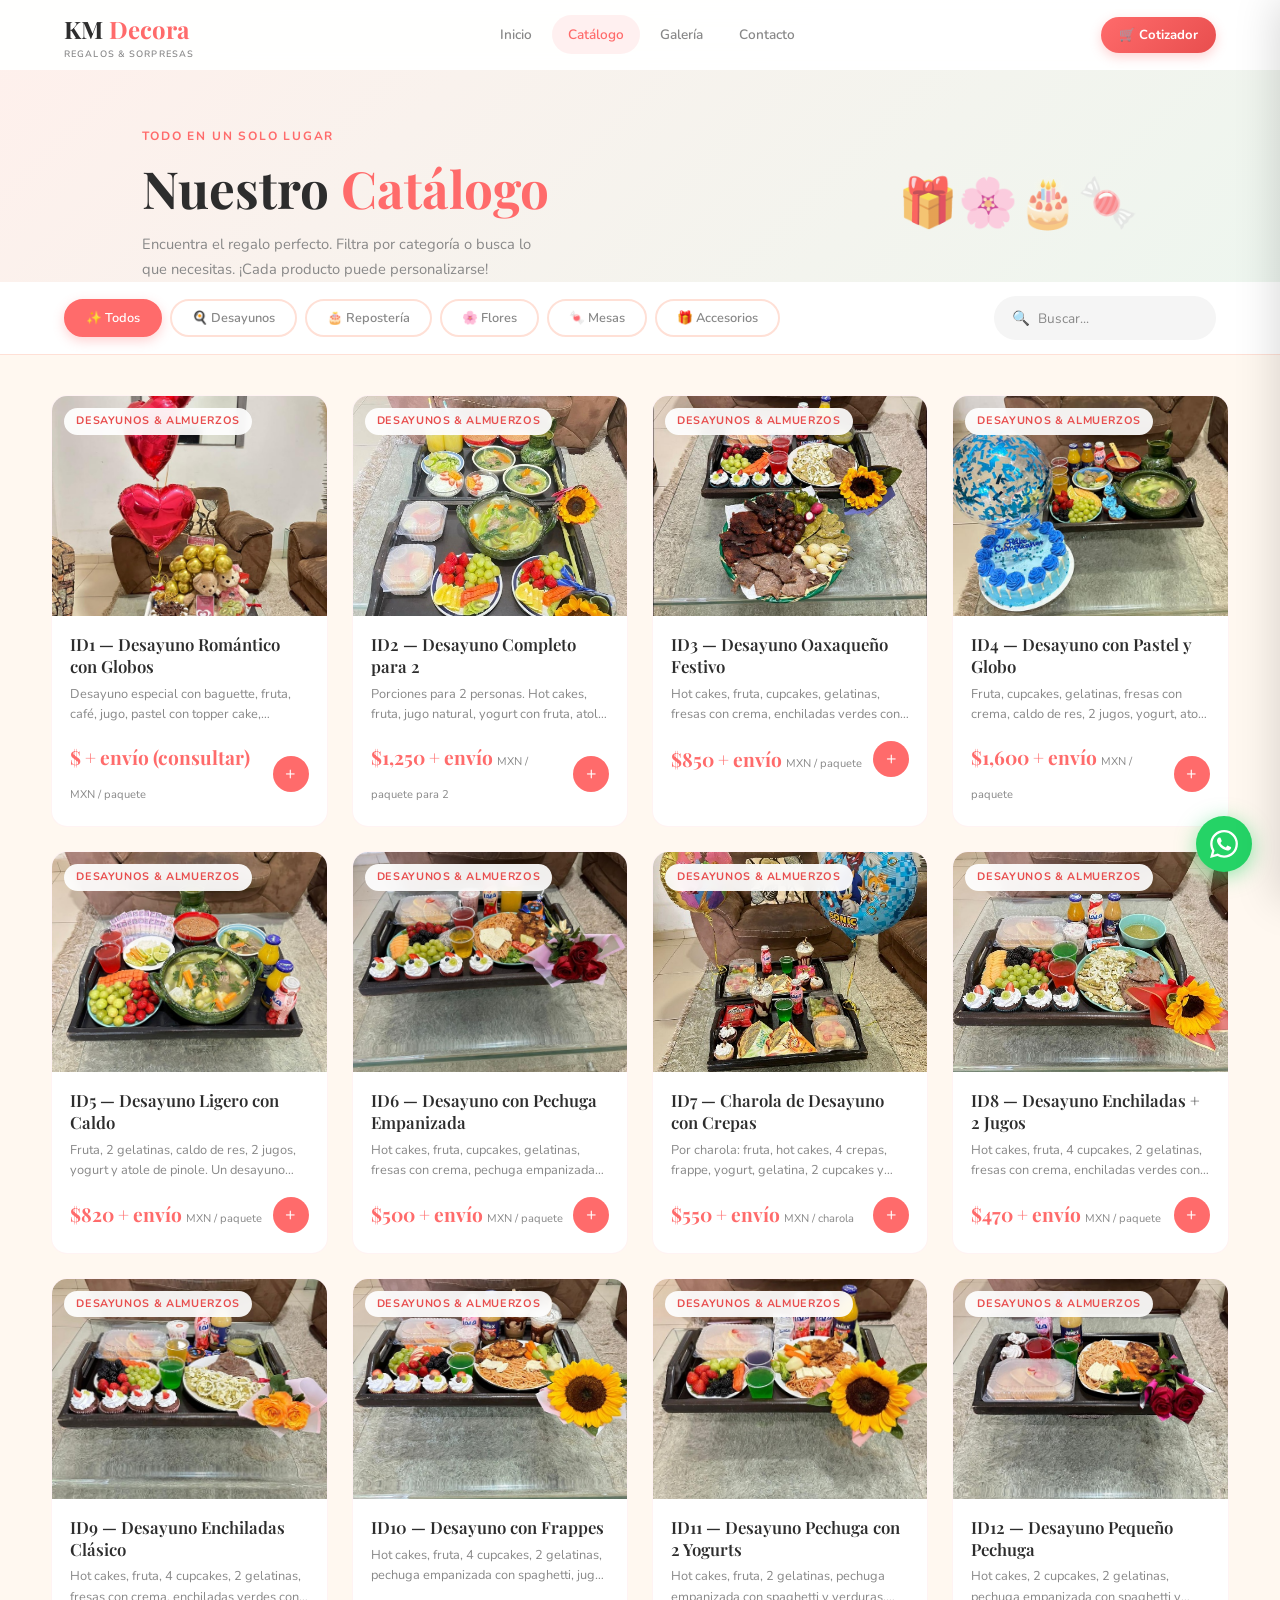
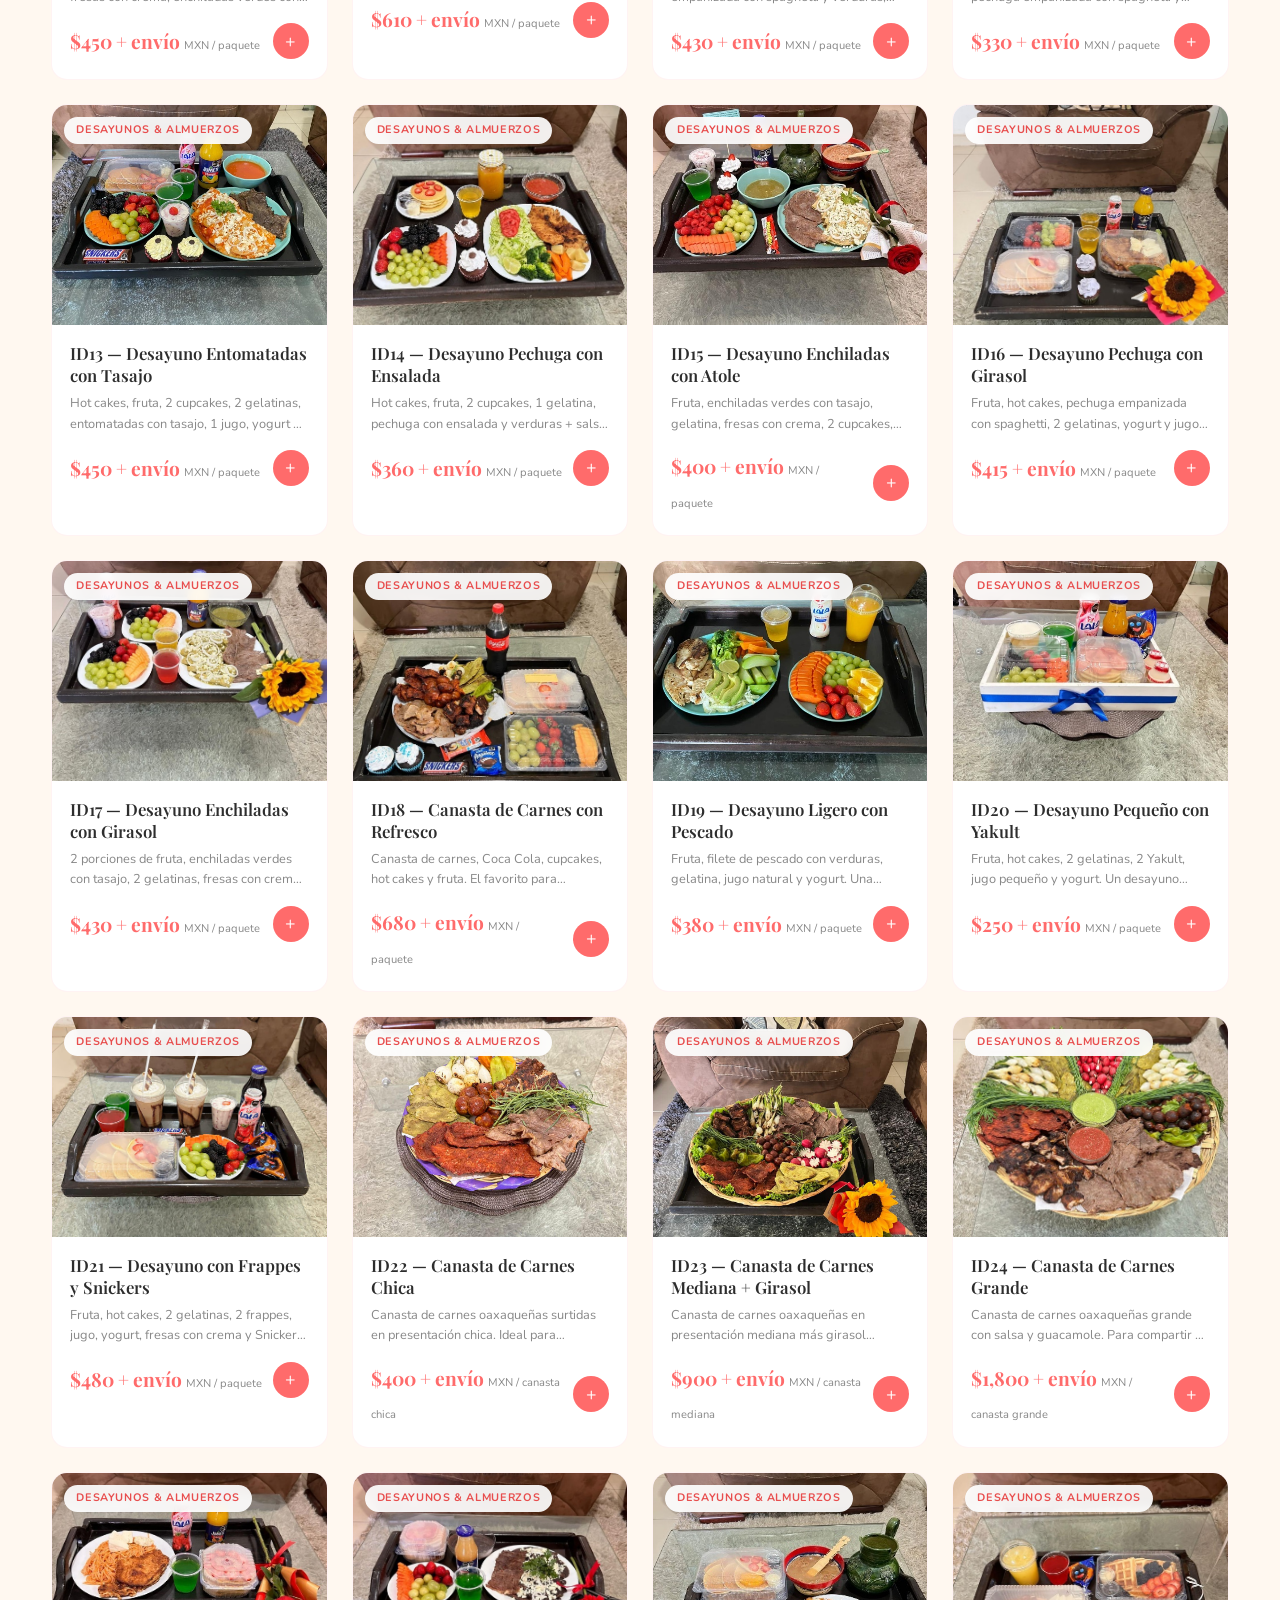
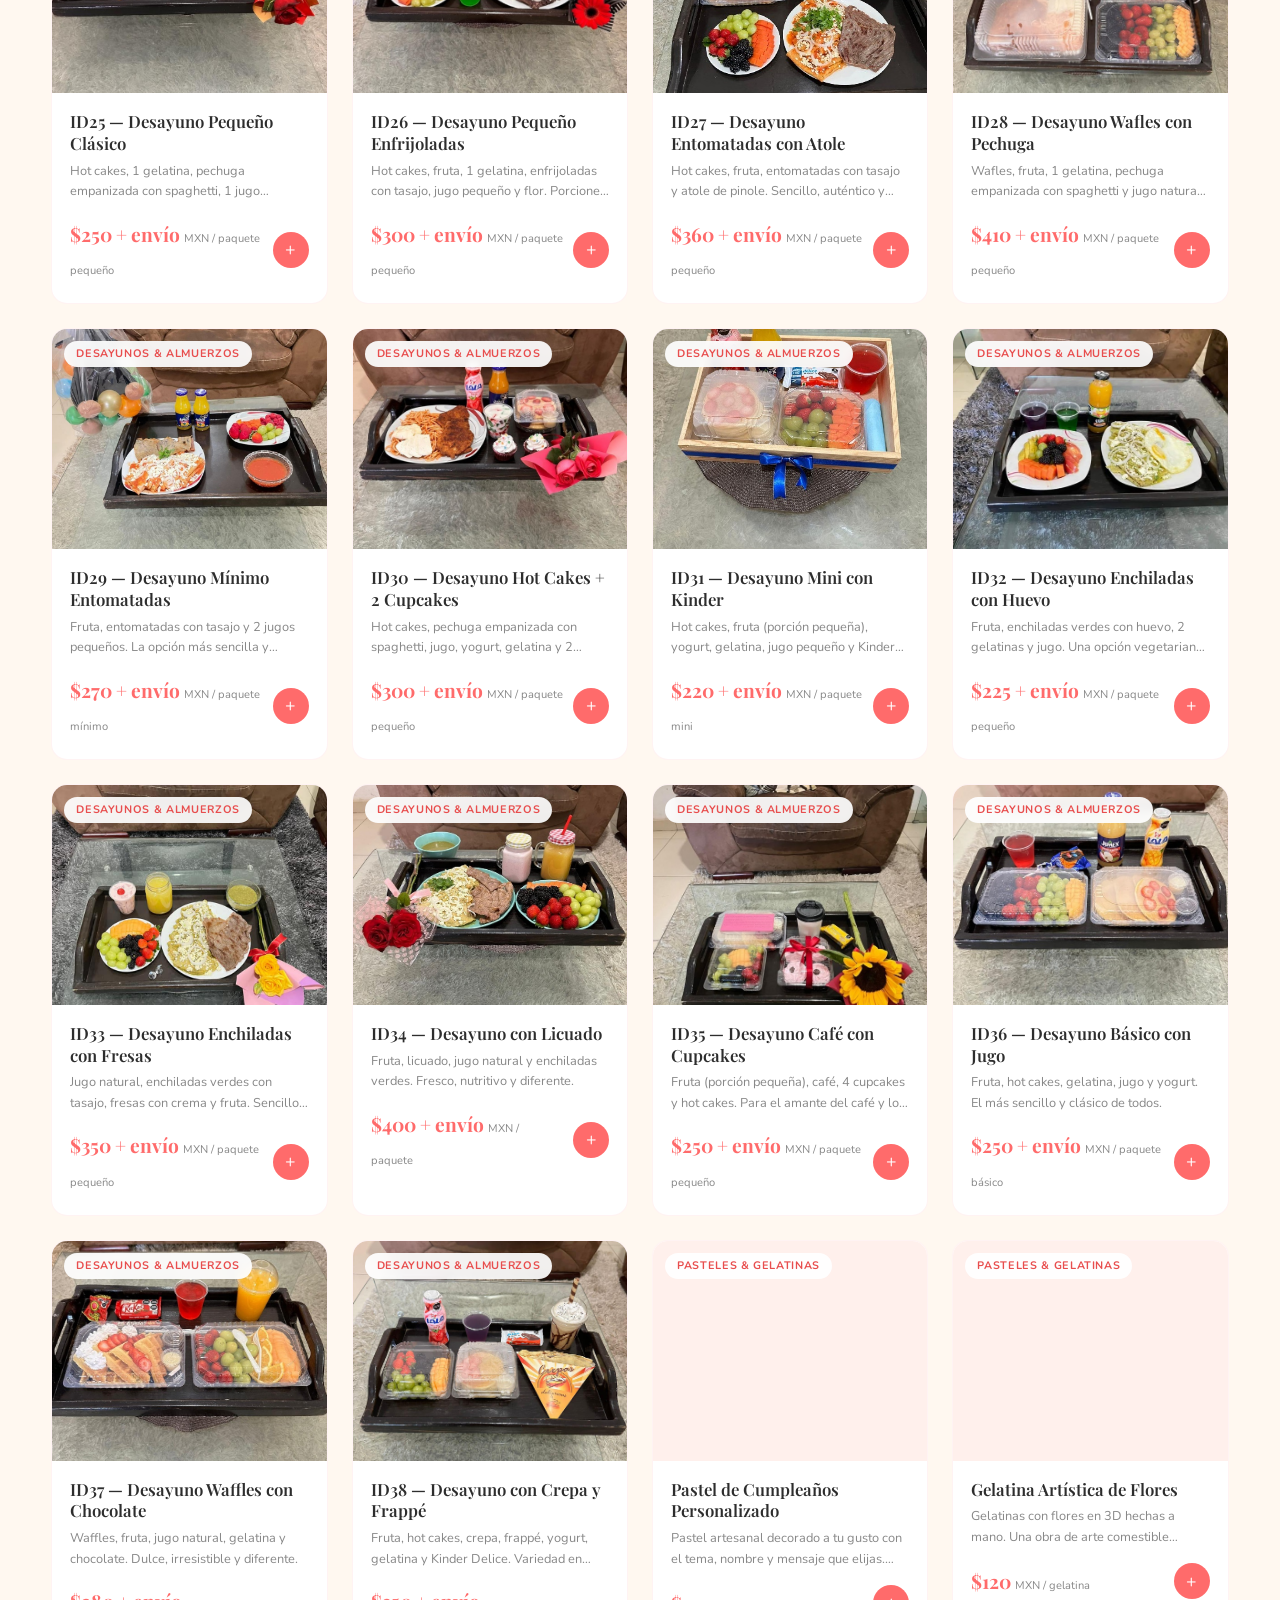
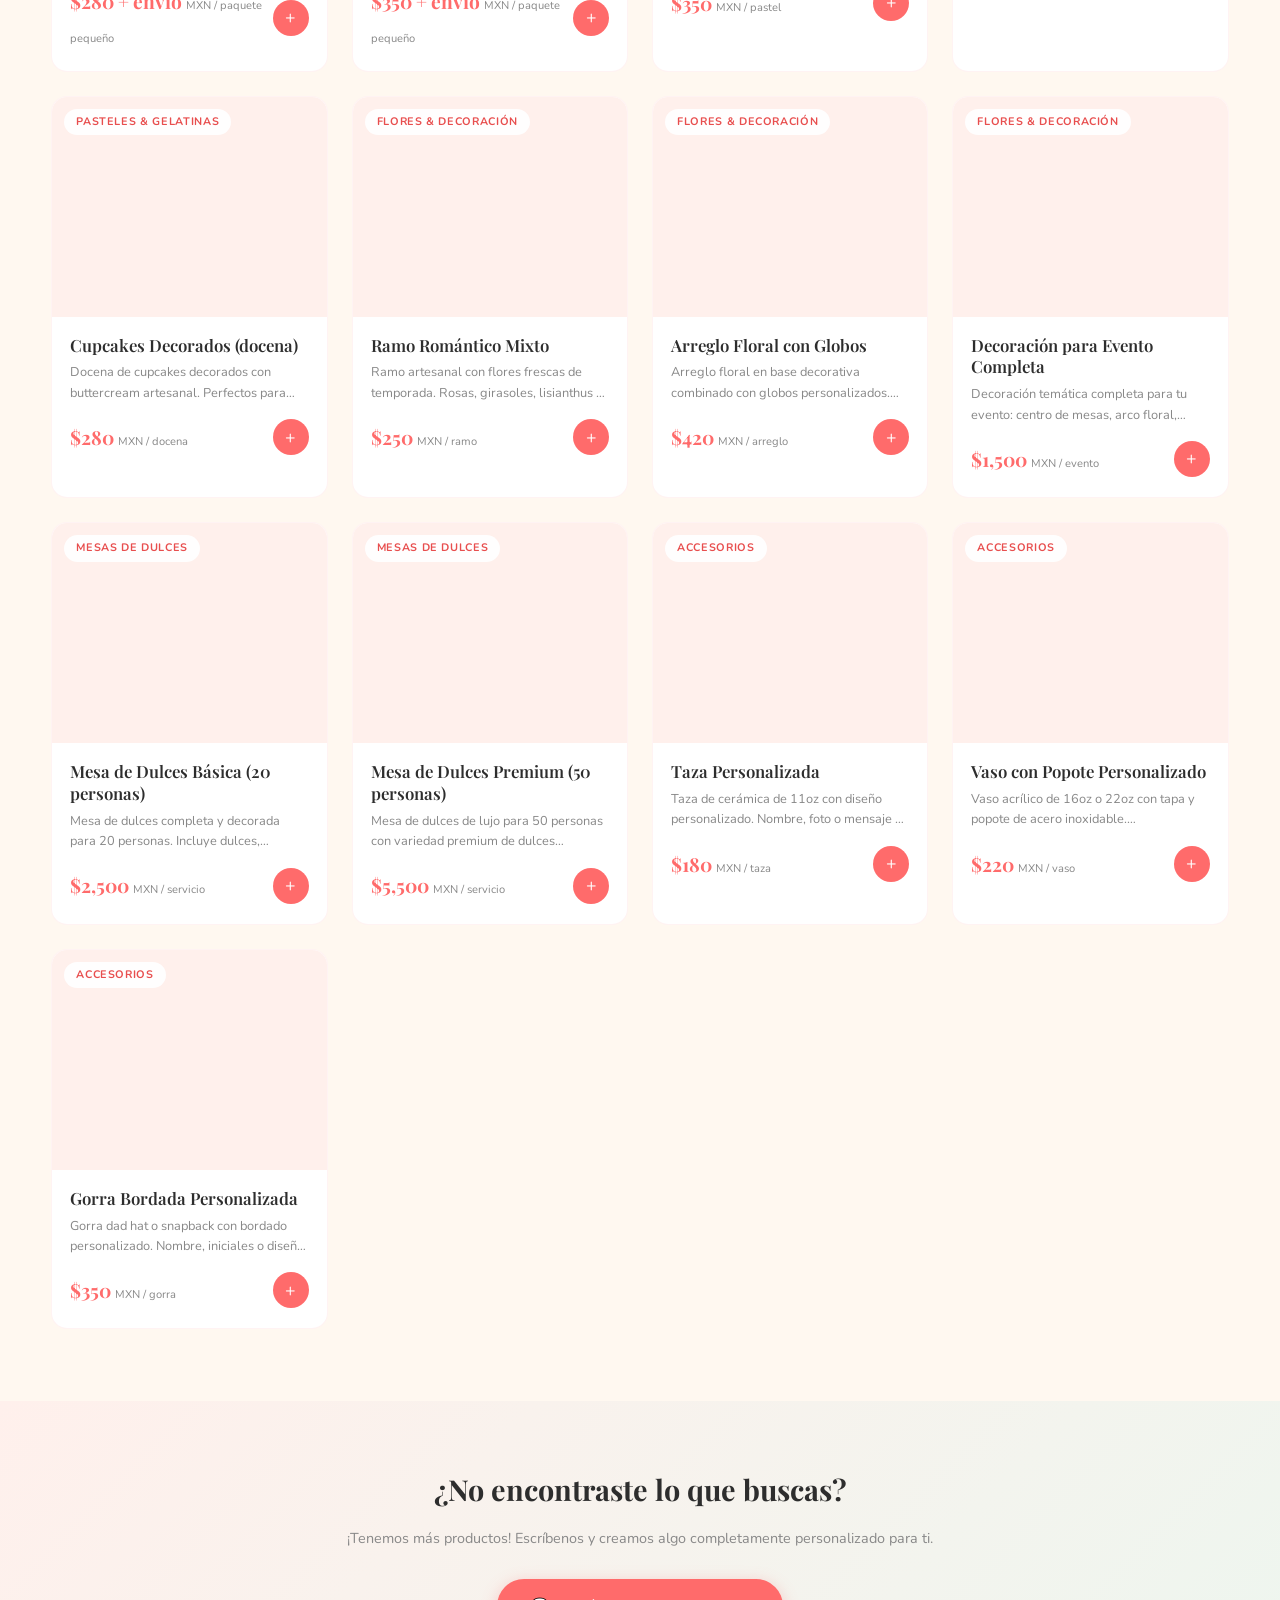
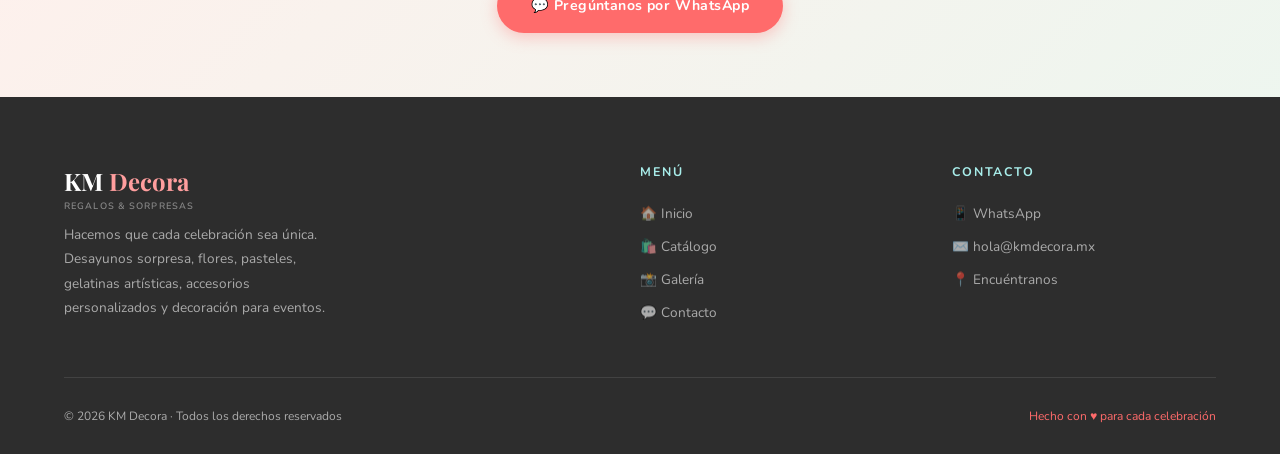
==== commit f96921fb: "Se cargargo el catalogo de Desayunos y Almuerzos" ====
--- a/catalogo.html
+++ b/catalogo.html
@@ -15,7 +15,7 @@
   <div class="page-hero">
     <div class="page-hero-inner">
       <div class="page-hero-text">
-        <p class="eyebrow">🛍️ Todo en un solo lugar</p>
+        <p class="eyebrow">Todo en un solo lugar</p>
         <h1>Nuestro <span>Catálogo</span></h1>
         <p>Encuentra el regalo perfecto. Filtra por categoría o busca lo que necesitas. ¡Cada producto puede personalizarse!</p>
       </div>
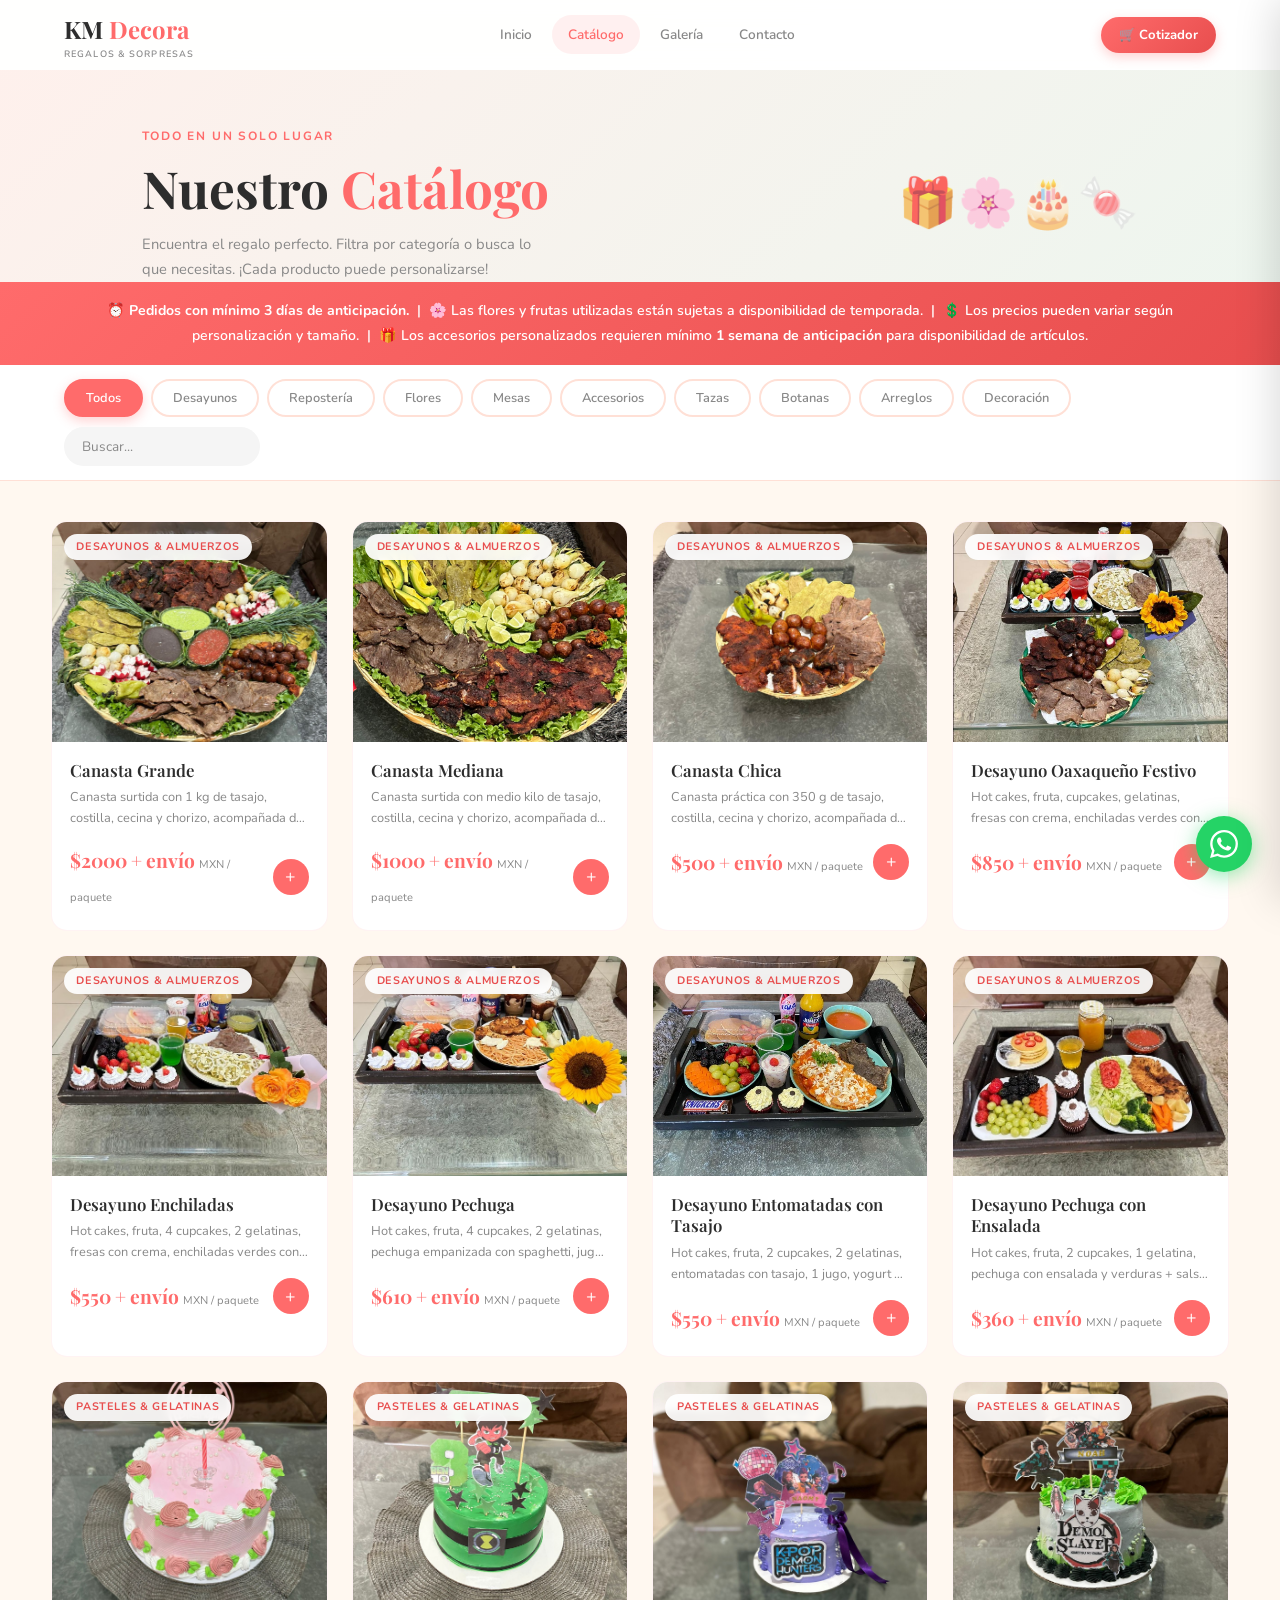
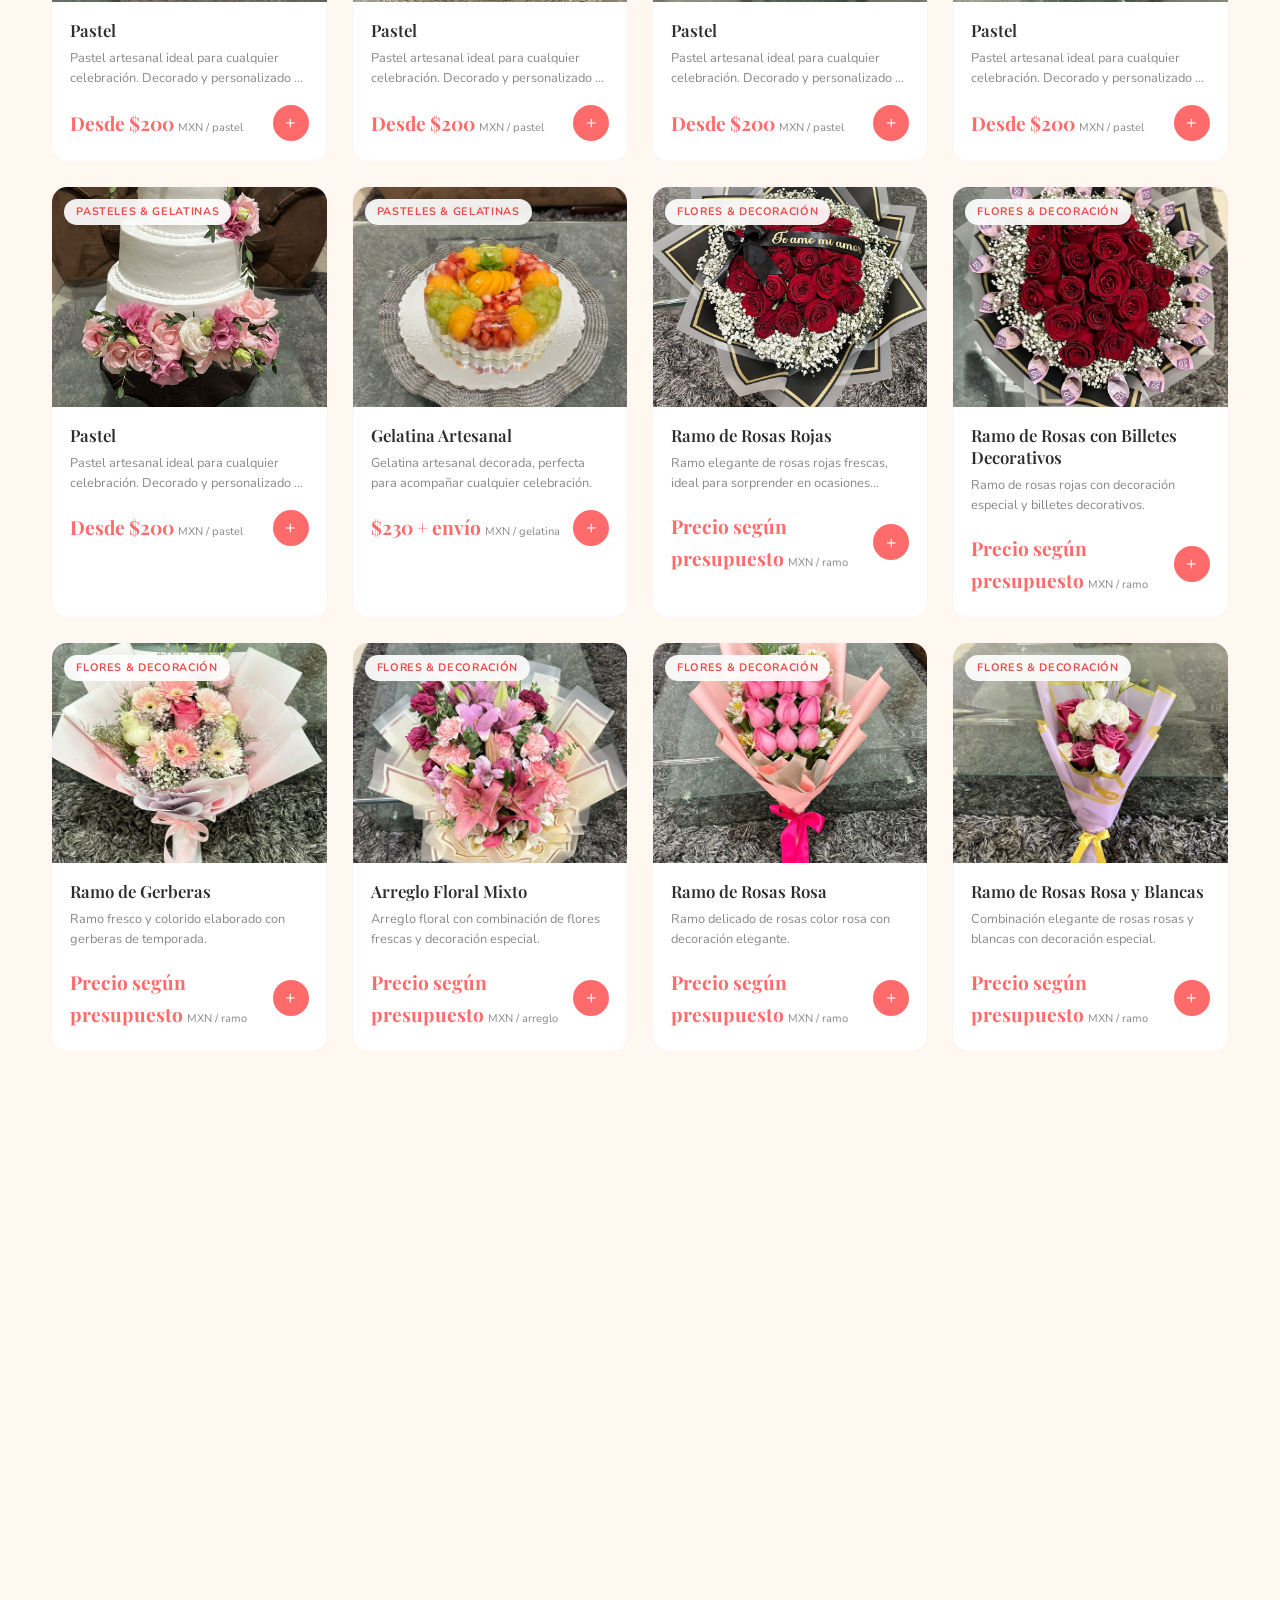
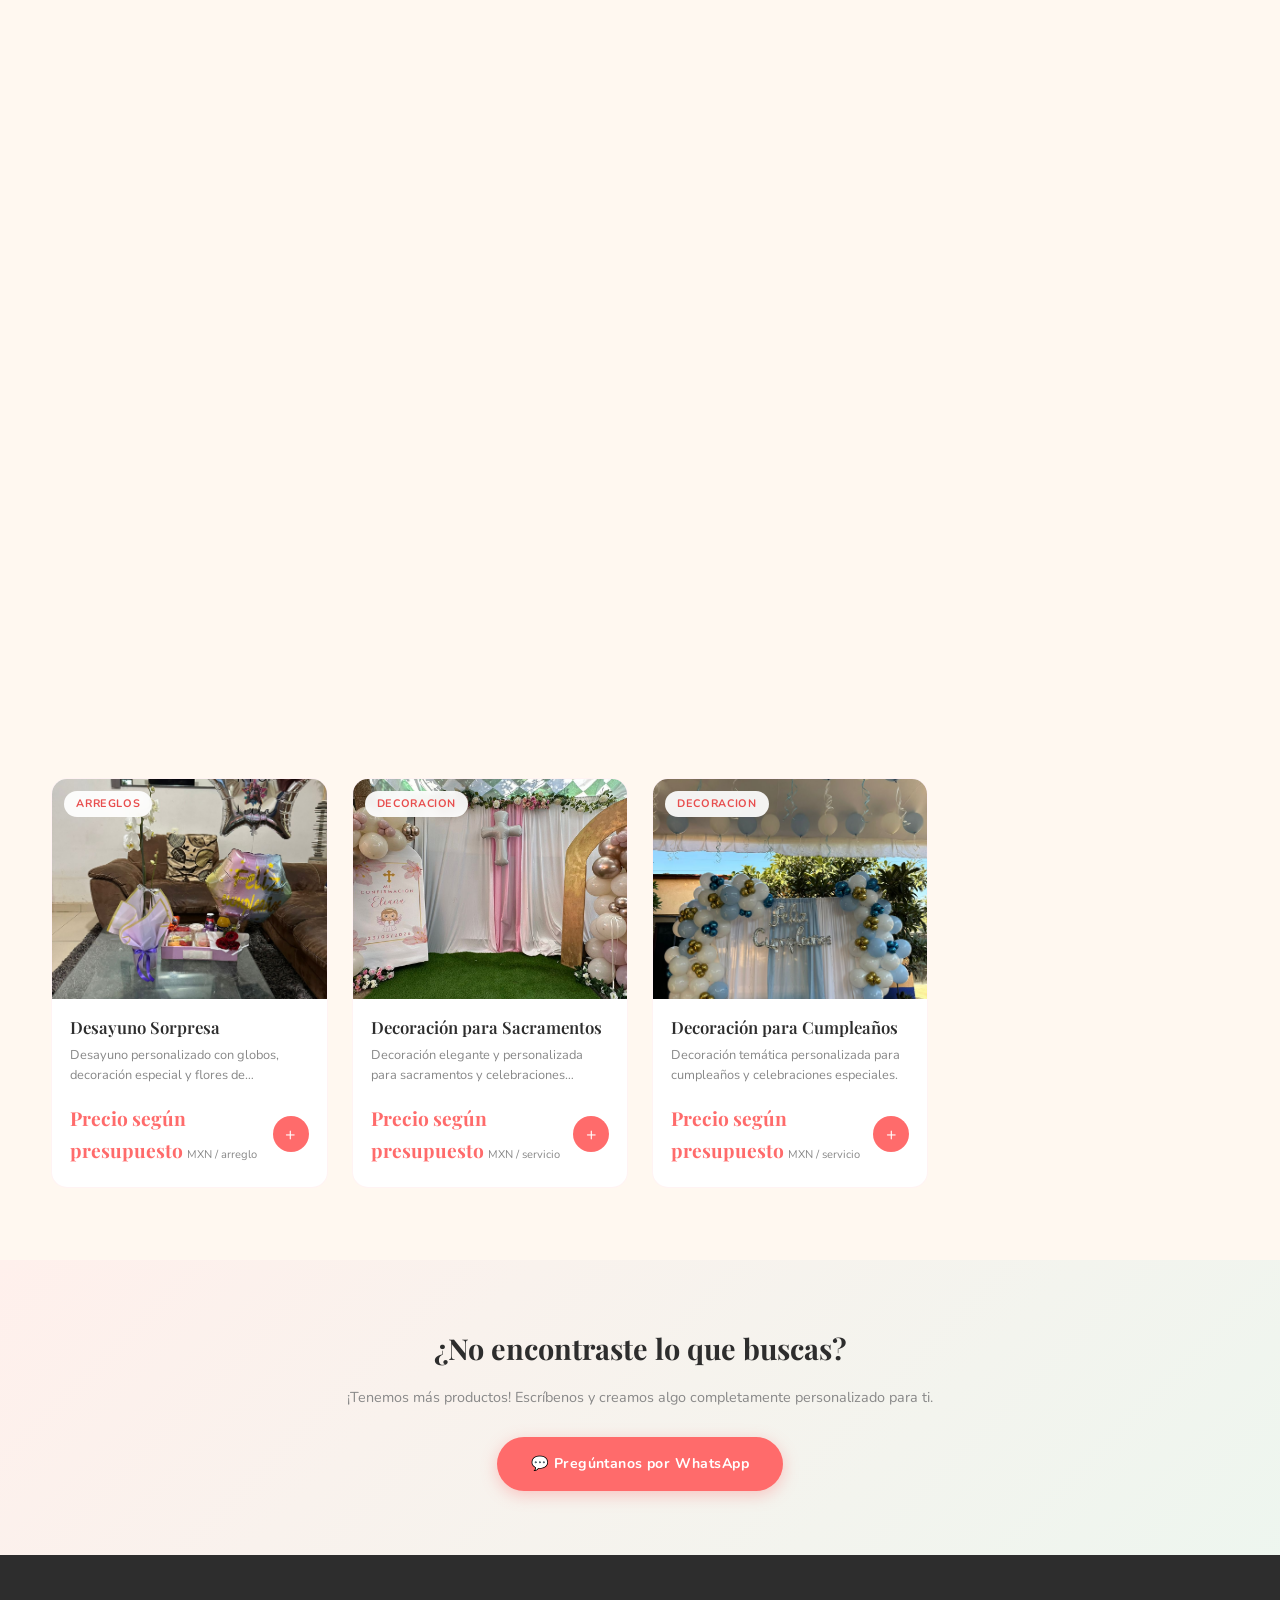
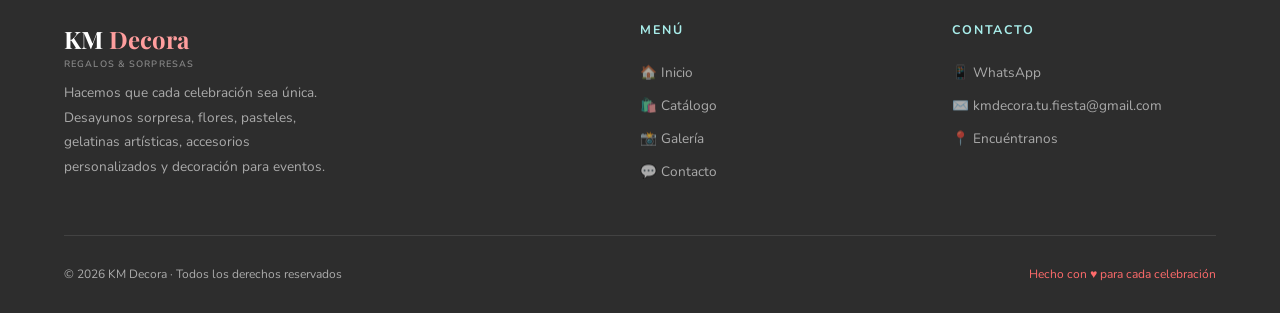
==== commit 50998de7: "Se modificaron los productos y se agregaron nuevas categorías" ====
--- a/catalogo.html
+++ b/catalogo.html
@@ -1,157 +1,233 @@
-<!DOCTYPE html>
+<!doctype html>
 <html lang="es">
-<head>
-  <meta charset="UTF-8">
-  <meta name="viewport" content="width=device-width, initial-scale=1.0">
-  <title>Catálogo | KM Decora</title>
-  <meta name="description" content="Explora todo el catálogo de KM Decora: desayunos, pasteles, flores, gelatinas, mesas de dulces y accesorios personalizados.">
-  <link rel="stylesheet" href="style.css">
-</head>
-<body>
-
-  <header id="site-header"></header>
-
-  <!-- ── PAGE HERO ──────────────────────────────────── -->
-  <div class="page-hero">
-    <div class="page-hero-inner">
-      <div class="page-hero-text">
-        <p class="eyebrow">Todo en un solo lugar</p>
-        <h1>Nuestro <span>Catálogo</span></h1>
-        <p>Encuentra el regalo perfecto. Filtra por categoría o busca lo que necesitas. ¡Cada producto puede personalizarse!</p>
-      </div>
-      <div class="page-hero-emojis">🎁🌸🎂🍬</div>
-    </div>
-  </div>
-
-  <!-- ── FILTROS ─────────────────────────────────────── -->
-  <div class="filter-strip">
-    <div class="filter-inner">
-      <div class="filter-cats" id="filter-cats">
-        <button class="filter-btn active" data-cat="todos">✨ Todos</button>
-        <button class="filter-btn" data-cat="desayunos">🍳 Desayunos</button>
-        <button class="filter-btn" data-cat="reposteria">🎂 Repostería</button>
-        <button class="filter-btn" data-cat="flores">🌸 Flores</button>
-        <button class="filter-btn" data-cat="mesas">🍬 Mesas</button>
-        <button class="filter-btn" data-cat="accesorios">🎁 Accesorios</button>
-      </div>
-      <div class="search-box">
-        <span>🔍</span>
-        <input type="text" id="search-input" placeholder="Buscar..." aria-label="Buscar productos">
+  <head>
+    <meta charset="UTF-8" />
+    <meta name="viewport" content="width=device-width, initial-scale=1.0" />
+    <title>Catálogo | KM Decora</title>
+    <meta
+      name="description"
+      content="Explora todo el catálogo de KM Decora: desayunos, pasteles, flores, gelatinas, mesas de dulces y accesorios personalizados."
+    />
+    <link rel="stylesheet" href="style.css" />
+  </head>
+  <body>
+    <header id="site-header"></header>
+
+    <!-- ── PAGE HERO ──────────────────────────────────── -->
+    <div class="page-hero">
+      <div class="page-hero-inner">
+        <div class="page-hero-text">
+          <p class="eyebrow">Todo en un solo lugar</p>
+          <h1>Nuestro <span>Catálogo</span></h1>
+          <p>
+            Encuentra el regalo perfecto. Filtra por categoría o busca lo que
+            necesitas. ¡Cada producto puede personalizarse!
+          </p>
+        </div>
+        <div class="page-hero-emojis">🎁🌸🎂🍬</div>
       </div>
     </div>
-  </div>
-
-  <!-- ── GRID CATÁLOGO ──────────────────────────────── -->
-  <section class="catalog-container">
-    <div class="container" style="padding-top:40px;">
-      <div class="catalog-grid" id="catalog-grid"></div>
-      <div class="no-results" id="no-results">
-        <div class="no-emoji">😕</div>
-        <h3>No encontramos productos</h3>
-        <p style="color:var(--gray);margin-top:8px;">Intenta con otra búsqueda o categoría.</p>
+
+    <!-- ── AVISO IMPORTANTE ───────────────────────── -->
+    <div
+      style="
+        background: linear-gradient(135deg, var(--coral), var(--coral-dark));
+        color: white;
+        padding: 16px 5%;
+        text-align: center;
+      "
+    >
+      <p
+        style="
+          font-size: 0.88rem;
+          font-weight: 600;
+          margin: 0;
+          line-height: 1.8;
+        "
+      >
+        ⏰ <strong>Pedidos con mínimo 3 días de anticipación.</strong>
+        &nbsp;|&nbsp; 🌸 Las flores y frutas utilizadas están sujetas a
+        disponibilidad de temporada. &nbsp;|&nbsp; 💲 Los precios pueden variar
+        según personalización y tamaño. &nbsp;|&nbsp; 🎁 Los accesorios
+        personalizados requieren mínimo
+        <strong>1 semana de anticipación</strong> para disponibilidad de
+        artículos.
+      </p>
+    </div>
+
+
+    <!-- ── FILTROS ─────────────────────────────────────── -->
+    <div class="filter-strip">
+      <div class="filter-inner">
+        <div class="filter-cats" id="filter-cats">
+          <button class="filter-btn active" data-cat="todos">Todos</button>
+          <button class="filter-btn" data-cat="desayunos">Desayunos</button>
+          <button class="filter-btn" data-cat="reposteria">Repostería</button>
+          <button class="filter-btn" data-cat="flores">Flores</button>
+          <button class="filter-btn" data-cat="mesas">Mesas</button>
+          <button class="filter-btn" data-cat="accesorios">Accesorios</button>
+          <button class="filter-btn" data-cat="tazas">Tazas</button>
+          <button class="filter-btn" data-cat="botanas">Botanas</button>
+          <button class="filter-btn" data-cat="arreglos">Arreglos</button>
+          <button class="filter-btn" data-cat="decoracion">Decoración</button>
+        </div>
+        <div class="search-box">
+          <input
+            type="text"
+            id="search-input"
+            placeholder="Buscar..."
+            aria-label="Buscar productos"
+          />
+        </div>
       </div>
     </div>
-  </section>
-
-  <!-- ── CTA ────────────────────────────────────────── -->
-  <section style="background:linear-gradient(135deg,var(--soft),rgba(168,237,234,0.2));padding:64px 5%;text-align:center;">
-    <h3 style="font-family:var(--font-display);font-size:1.8rem;font-weight:700;margin-bottom:12px;" class="reveal">
-      ¿No encontraste lo que buscas?
-    </h3>
-    <p style="color:var(--gray);font-size:0.9rem;margin-bottom:28px;" class="reveal reveal-delay-1">
-      ¡Tenemos más productos! Escríbenos y creamos algo completamente personalizado para ti.
-    </p>
-    <a href="https://wa.me/521234567890?text=Hola%20KM%20Decora%2C%20busco%20algo%20especial%20que%20no%20encontré%20en%20el%20catálogo"
-       target="_blank" rel="noopener"
-       class="btn btn-coral reveal reveal-delay-2">
-      💬 Pregúntanos por WhatsApp
-    </a>
-  </section>
-
-  <footer id="site-footer"></footer>
-
-  <script src="productos.js"></script>
-  <script src="components.js"></script>
-  <script>
-    renderHeader('catalogo.html');
-    renderFooter();
-    renderWhatsApp();
-    initScrollReveal();
-    ProductModal.build();
-    Cart.buildPanel();
-
-    // ── Estado actual ──
-    let currentCat    = 'todos';
-    let currentSearch = '';
-
-    // ── Leer parámetro de URL (desde links de categorías en index) ──
-    const urlParams = new URLSearchParams(window.location.search);
-    const paramCat  = urlParams.get('cat');
-    if (paramCat) {
-      currentCat = paramCat;
-      document.querySelectorAll('.filter-btn').forEach(btn => {
-        btn.classList.toggle('active', btn.dataset.cat === currentCat);
+
+    <!-- ── GRID CATÁLOGO ──────────────────────────────── -->
+    <section class="catalog-container">
+      <div class="container" style="padding-top: 40px">
+        <div class="catalog-grid" id="catalog-grid"></div>
+        <div class="no-results" id="no-results">
+          <div class="no-emoji">😕</div>
+          <h3>No encontramos productos</h3>
+          <p style="color: var(--gray); margin-top: 8px">
+            Intenta con otra búsqueda o categoría.
+          </p>
+        </div>
+      </div>
+    </section>
+
+    <!-- ── CTA ────────────────────────────────────────── -->
+    <section
+      style="
+        background: linear-gradient(
+          135deg,
+          var(--soft),
+          rgba(168, 237, 234, 0.2)
+        );
+        padding: 64px 5%;
+        text-align: center;
+      "
+    >
+      <h3
+        style="
+          font-family: var(--font-display);
+          font-size: 1.8rem;
+          font-weight: 700;
+          margin-bottom: 12px;
+        "
+        class="reveal"
+      >
+        ¿No encontraste lo que buscas?
+      </h3>
+      <p
+        style="color: var(--gray); font-size: 0.9rem; margin-bottom: 28px"
+        class="reveal reveal-delay-1"
+      >
+        ¡Tenemos más productos! Escríbenos y creamos algo completamente
+        personalizado para ti.
+      </p>
+      <a
+        href="https://wa.me/529516098781?text=Hola%20KM%20Decora%2C%20busco%20algo%20especial%20que%20no%20encontré%20en%20el%20catálogo"
+        target="_blank"
+        rel="noopener"
+        class="btn btn-coral reveal reveal-delay-2"
+      >
+        💬 Pregúntanos por WhatsApp
+      </a>
+    </section>
+
+    <footer id="site-footer"></footer>
+
+    <script src="productos.js"></script>
+    <script src="components.js"></script>
+    <script>
+      renderHeader("catalogo.html");
+      renderFooter();
+      renderWhatsApp();
+      initScrollReveal();
+      ProductModal.build();
+      Cart.buildPanel();
+
+      // ── Estado actual ──
+      let currentCat = "todos";
+      let currentSearch = "";
+
+      // ── Leer parámetro de URL (desde links de categorías en index) ──
+      const urlParams = new URLSearchParams(window.location.search);
+      const paramCat = urlParams.get("cat");
+      if (paramCat) {
+        currentCat = paramCat;
+        document.querySelectorAll(".filter-btn").forEach((btn) => {
+          btn.classList.toggle("active", btn.dataset.cat === currentCat);
+        });
+      }
+
+      // ── Renderizar grid ──
+      function renderGrid() {
+        const grid = document.getElementById("catalog-grid");
+        const noResults = document.getElementById("no-results");
+
+        // Obtener productos base por categoría
+        let productos = getProductosByCategoria(currentCat);
+
+        // Aplicar búsqueda
+        if (currentSearch.trim()) {
+          const q = currentSearch.toLowerCase().trim();
+          productos = productos.filter(
+            (p) =>
+              p.nombre.toLowerCase().includes(q) ||
+              p.descripcion.toLowerCase().includes(q) ||
+              (p.tags && p.tags.some((t) => t.includes(q))),
+          );
+        }
+
+        if (!productos.length) {
+          grid.innerHTML = "";
+          noResults.style.display = "block";
+          return;
+        }
+        noResults.style.display = "none";
+        grid.innerHTML = productos.map((p) => renderProductCard(p)).join("");
+
+        // Re-activar scroll reveal para las nuevas tarjetas
+        document.querySelectorAll(".reveal:not(.visible)").forEach((el) => {
+          new IntersectionObserver(
+            (entries) => {
+              entries.forEach((e) => {
+                if (e.isIntersecting) {
+                  e.target.classList.add("visible");
+                }
+              });
+            },
+            { threshold: 0.05 },
+          ).observe(el);
+        });
+      }
+
+      // ── Filtros ──
+      document.getElementById("filter-cats").addEventListener("click", (e) => {
+        const btn = e.target.closest(".filter-btn");
+        if (!btn) return;
+        currentCat = btn.dataset.cat;
+        document
+          .querySelectorAll(".filter-btn")
+          .forEach((b) => b.classList.remove("active"));
+        btn.classList.add("active");
+        renderGrid();
       });
-    }
-
-    // ── Renderizar grid ──
-    function renderGrid() {
-      const grid = document.getElementById('catalog-grid');
-      const noResults = document.getElementById('no-results');
-
-      // Obtener productos base por categoría
-      let productos = getProductosByCategoria(currentCat);
-
-      // Aplicar búsqueda
-      if (currentSearch.trim()) {
-        const q = currentSearch.toLowerCase().trim();
-        productos = productos.filter(p =>
-          p.nombre.toLowerCase().includes(q) ||
-          p.descripcion.toLowerCase().includes(q) ||
-          (p.tags && p.tags.some(t => t.includes(q)))
-        );
-      }
-
-      if (!productos.length) {
-        grid.innerHTML = '';
-        noResults.style.display = 'block';
-        return;
-      }
-      noResults.style.display = 'none';
-      grid.innerHTML = productos.map(p => renderProductCard(p)).join('');
-
-      // Re-activar scroll reveal para las nuevas tarjetas
-      document.querySelectorAll('.reveal:not(.visible)').forEach(el => {
-        new IntersectionObserver((entries) => {
-          entries.forEach(e => {
-            if (e.isIntersecting) { e.target.classList.add('visible'); }
-          });
-        }, { threshold: 0.05 }).observe(el);
+
+      // ── Búsqueda en tiempo real ──
+      let searchTimeout;
+      document.getElementById("search-input").addEventListener("input", (e) => {
+        clearTimeout(searchTimeout);
+        searchTimeout = setTimeout(() => {
+          currentSearch = e.target.value;
+          renderGrid();
+        }, 300);
       });
-    }
-
-    // ── Filtros ──
-    document.getElementById('filter-cats').addEventListener('click', (e) => {
-      const btn = e.target.closest('.filter-btn');
-      if (!btn) return;
-      currentCat = btn.dataset.cat;
-      document.querySelectorAll('.filter-btn').forEach(b => b.classList.remove('active'));
-      btn.classList.add('active');
+
+      // Render inicial
       renderGrid();
-    });
-
-    // ── Búsqueda en tiempo real ──
-    let searchTimeout;
-    document.getElementById('search-input').addEventListener('input', (e) => {
-      clearTimeout(searchTimeout);
-      searchTimeout = setTimeout(() => {
-        currentSearch = e.target.value;
-        renderGrid();
-      }, 300);
-    });
-
-    // Render inicial
-    renderGrid();
-  </script>
-</body>
+    </script>
+  </body>
 </html>
--- a/style.css
+++ b/style.css
@@ -568,7 +568,7 @@
 .hero-visual .hero-img {
   position: absolute;
   inset: 0;
-  background: url('https://images.unsplash.com/photo-1533089860892-a7c6f0a88666?q=80&w=1200') center/cover;
+  background: url('img/desayunos/ID1.jpeg') center/cover;
 }
 .hero-visual .hero-img::after {
   content: '';
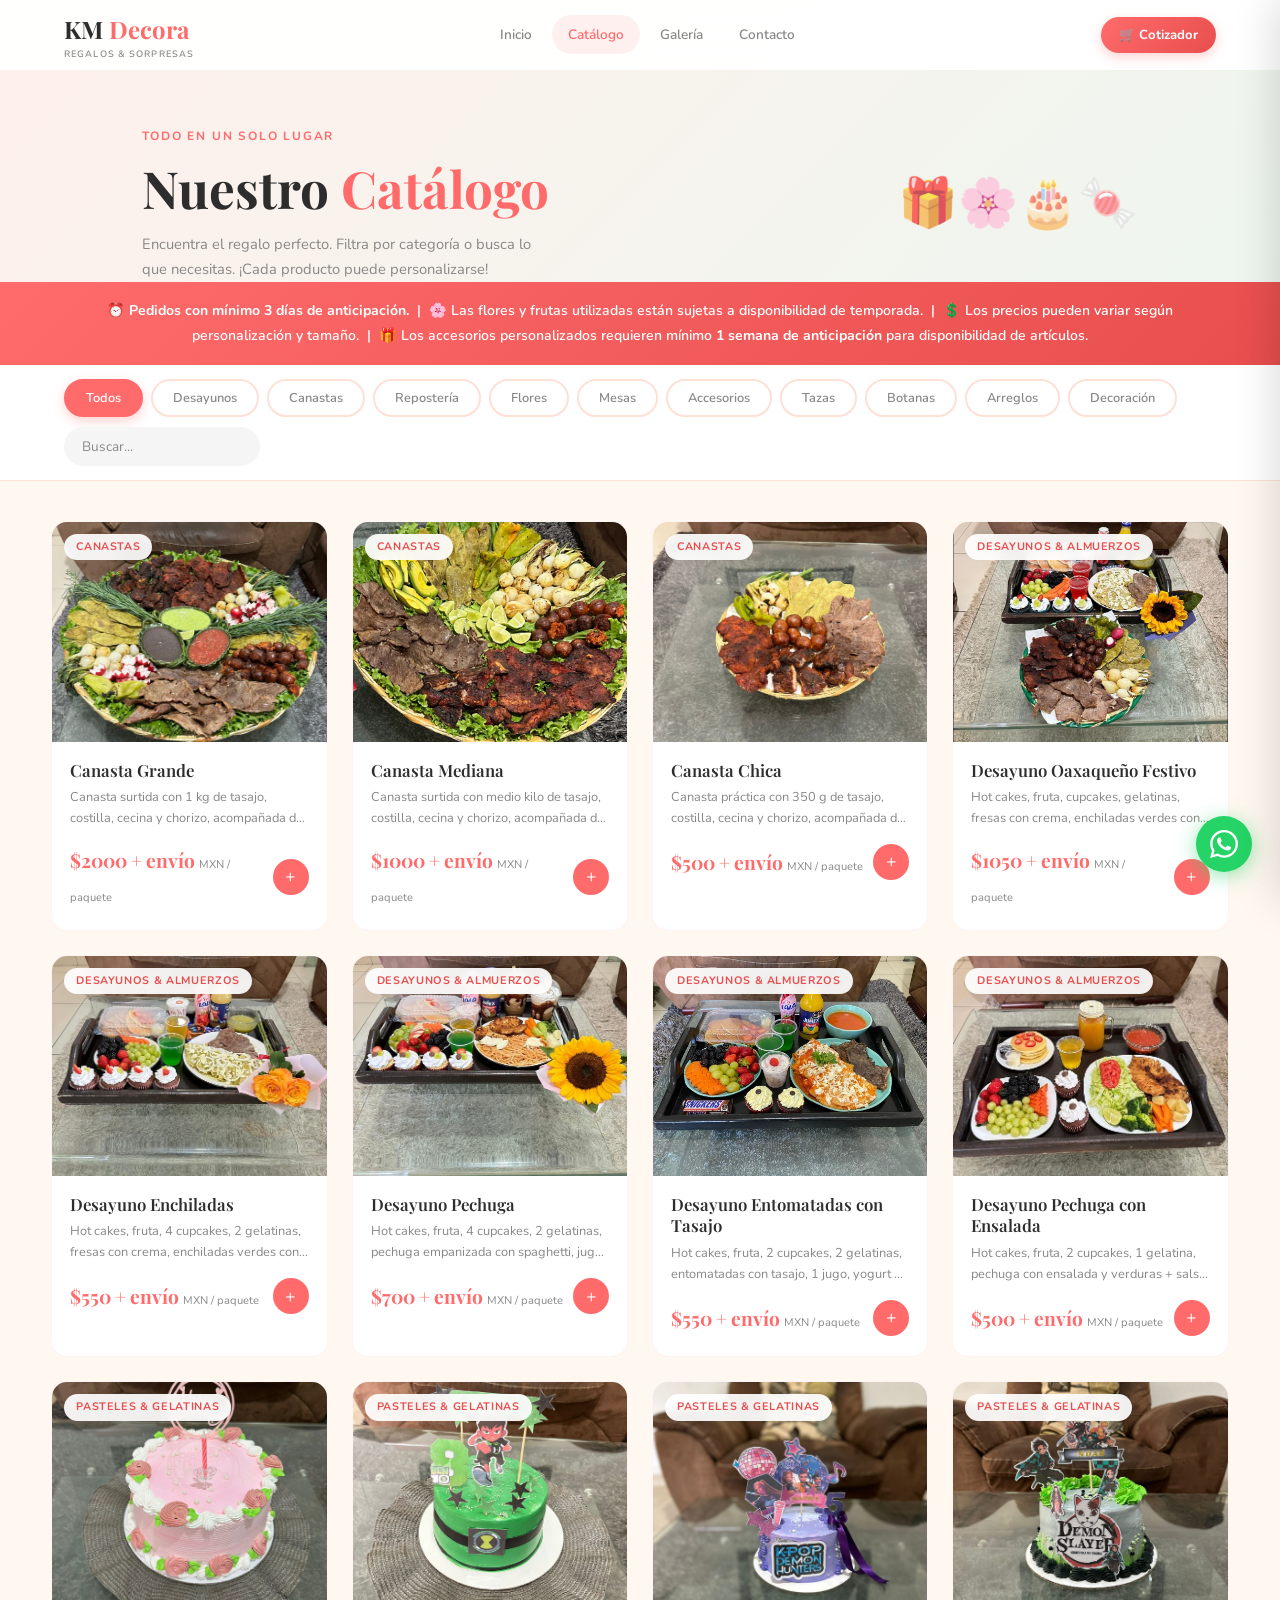
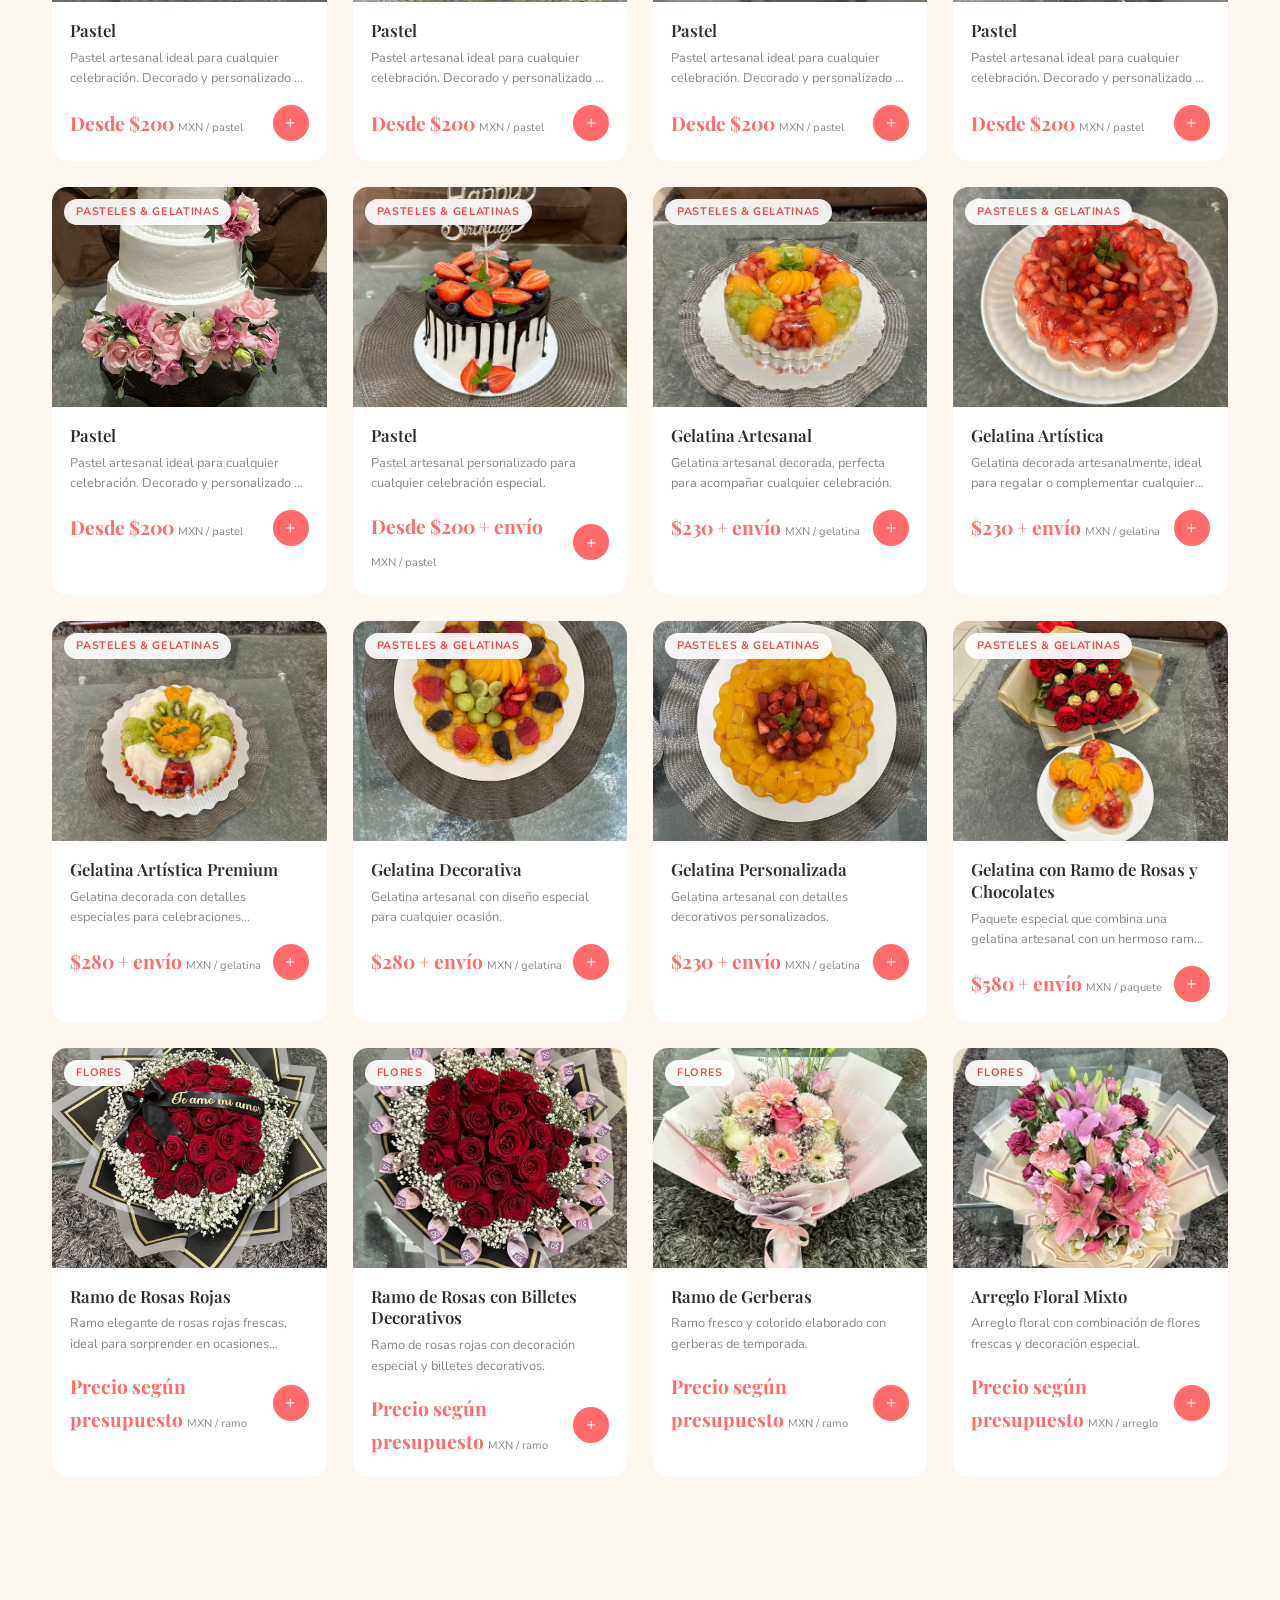
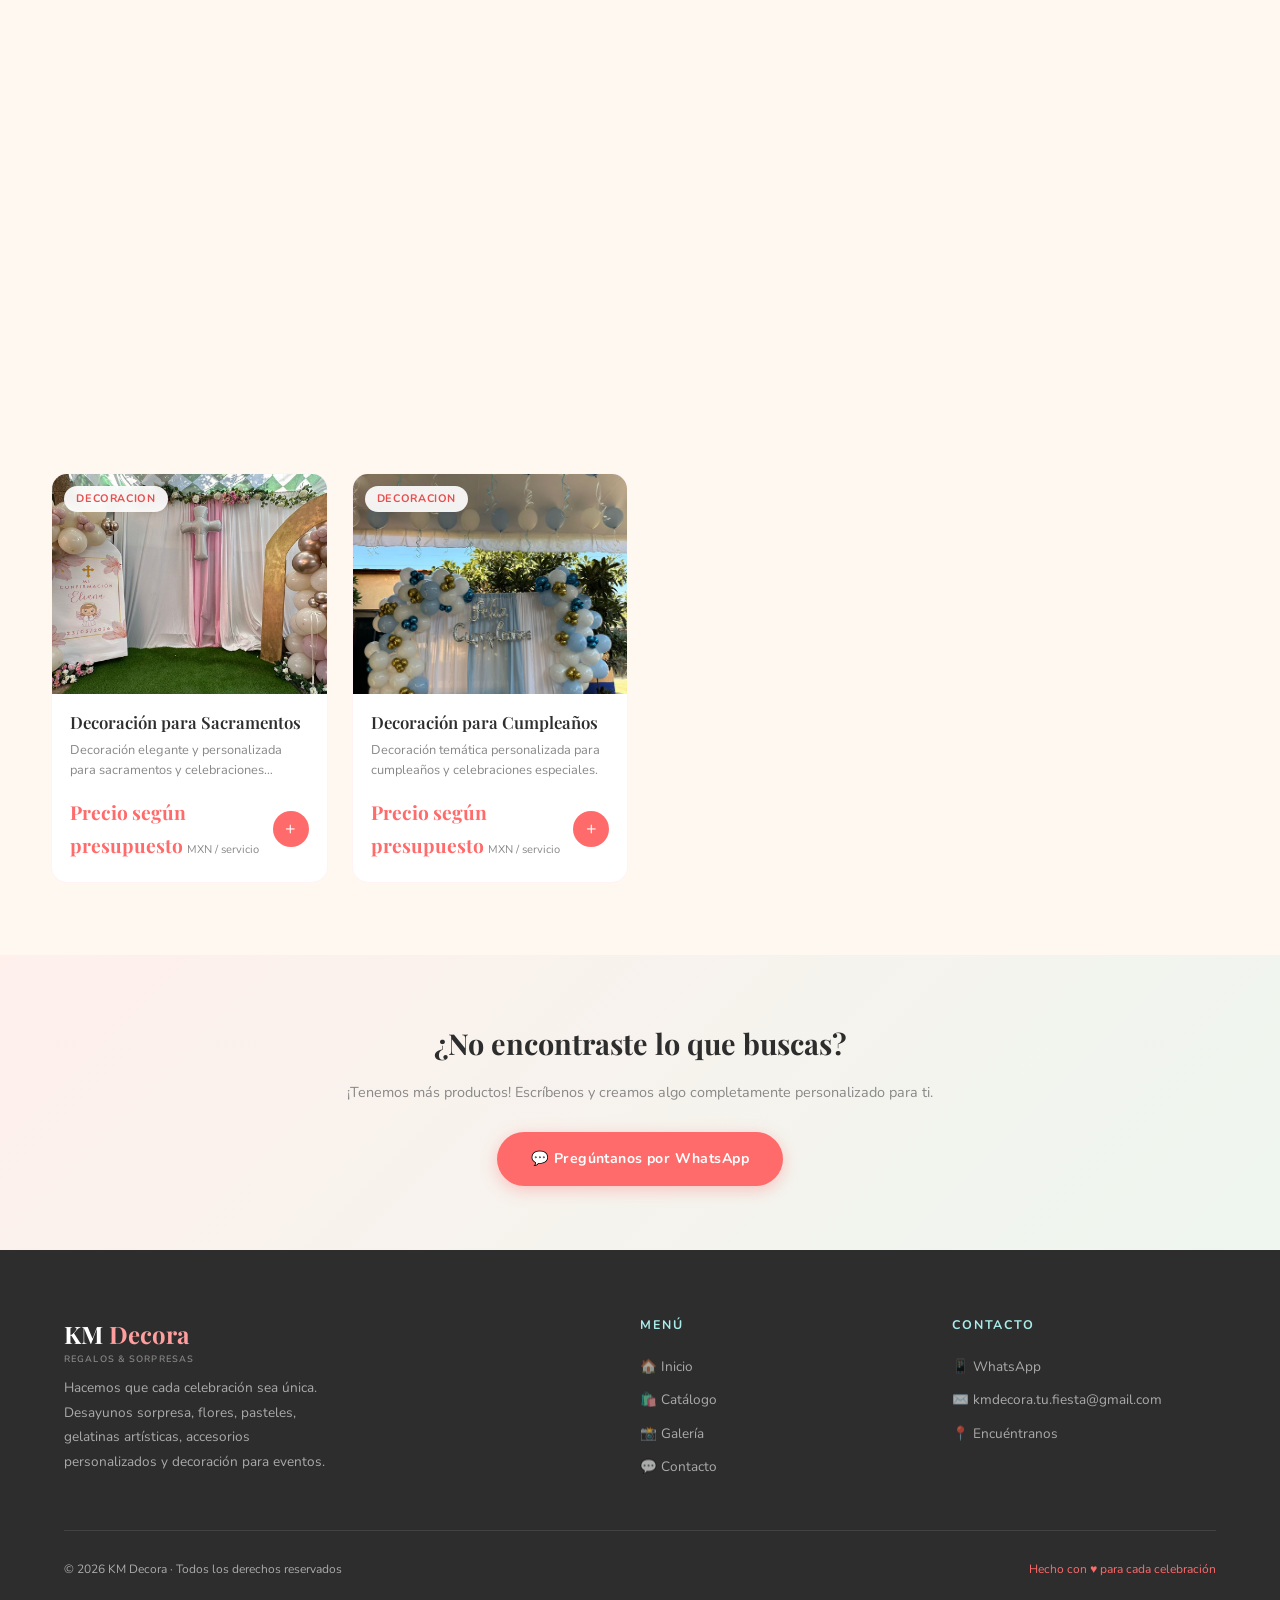
==== commit b030bad0: "Se separan categorias y se agregan más productos" ====
--- a/catalogo.html
+++ b/catalogo.html
@@ -62,6 +62,7 @@
         <div class="filter-cats" id="filter-cats">
           <button class="filter-btn active" data-cat="todos">Todos</button>
           <button class="filter-btn" data-cat="desayunos">Desayunos</button>
+          <button class="filter-btn" data-cat="canastas">Canastas</button>
           <button class="filter-btn" data-cat="reposteria">Repostería</button>
           <button class="filter-btn" data-cat="flores">Flores</button>
           <button class="filter-btn" data-cat="mesas">Mesas</button>
